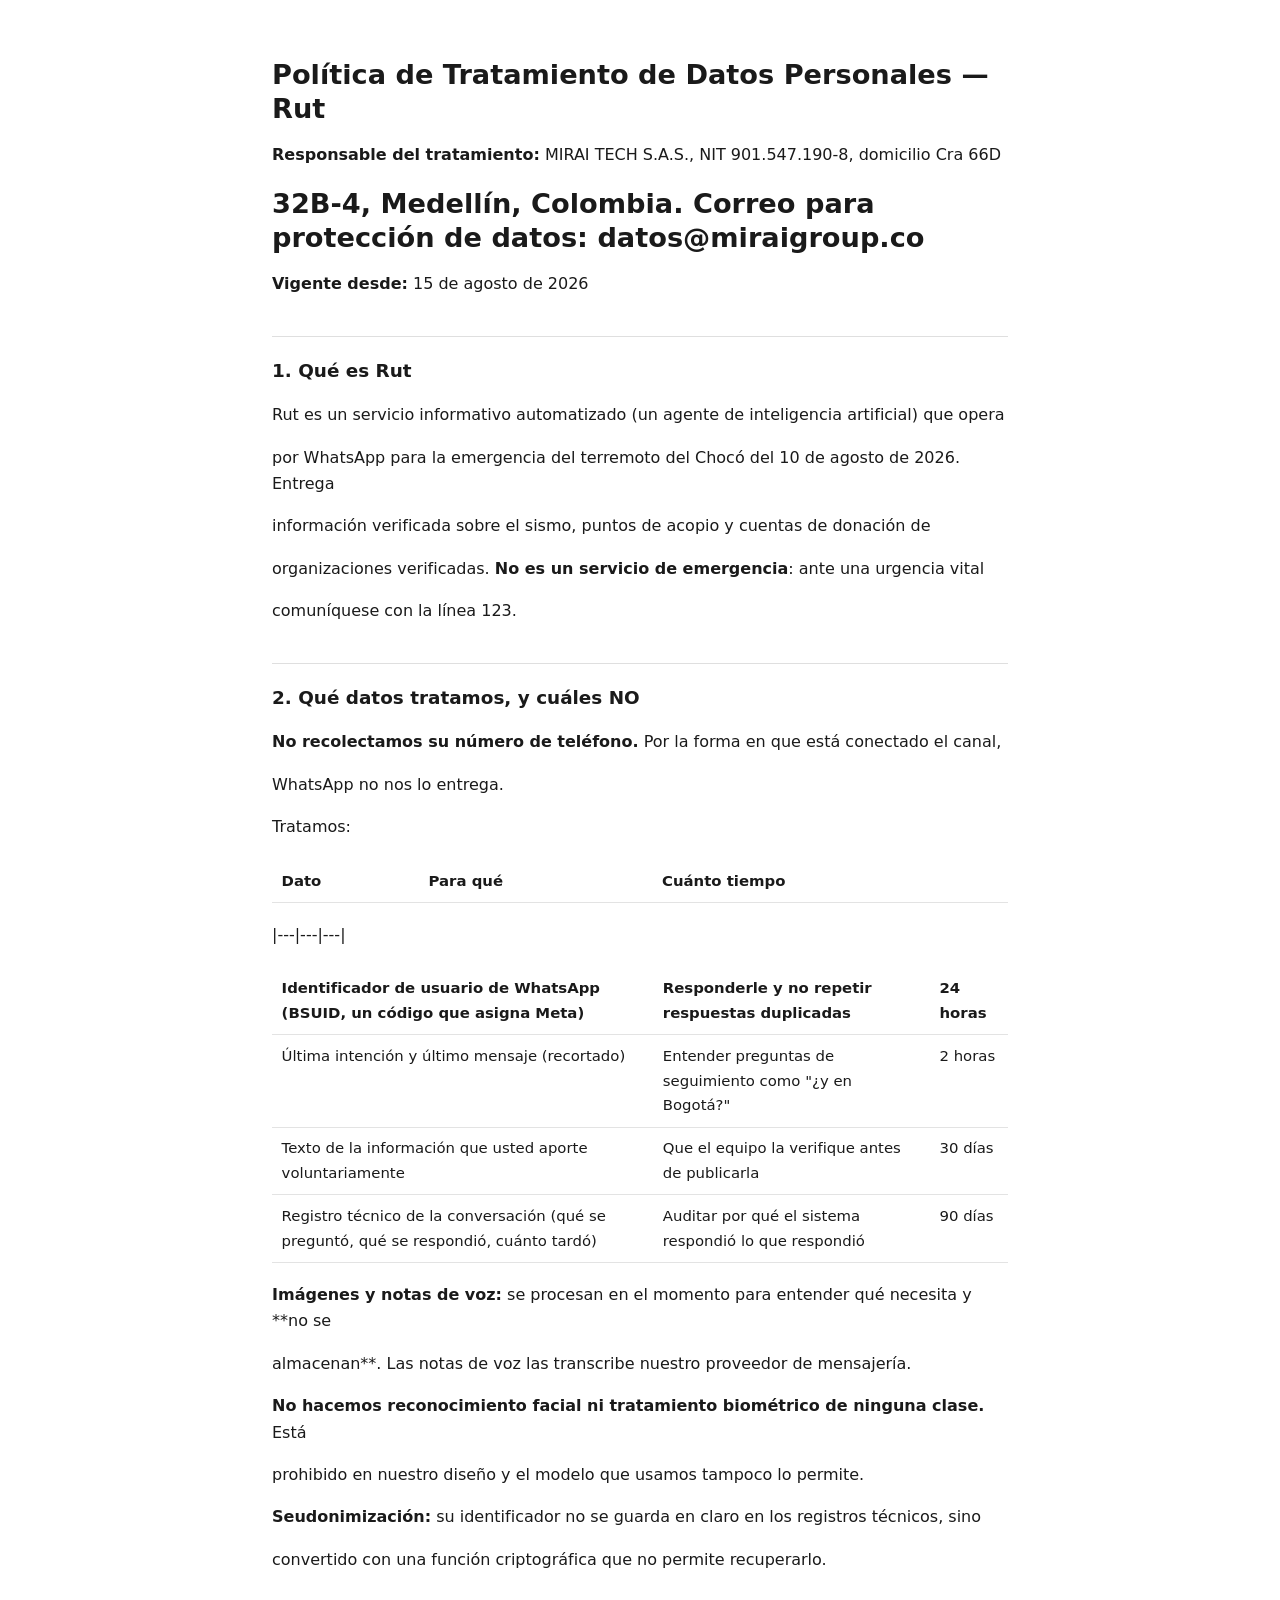
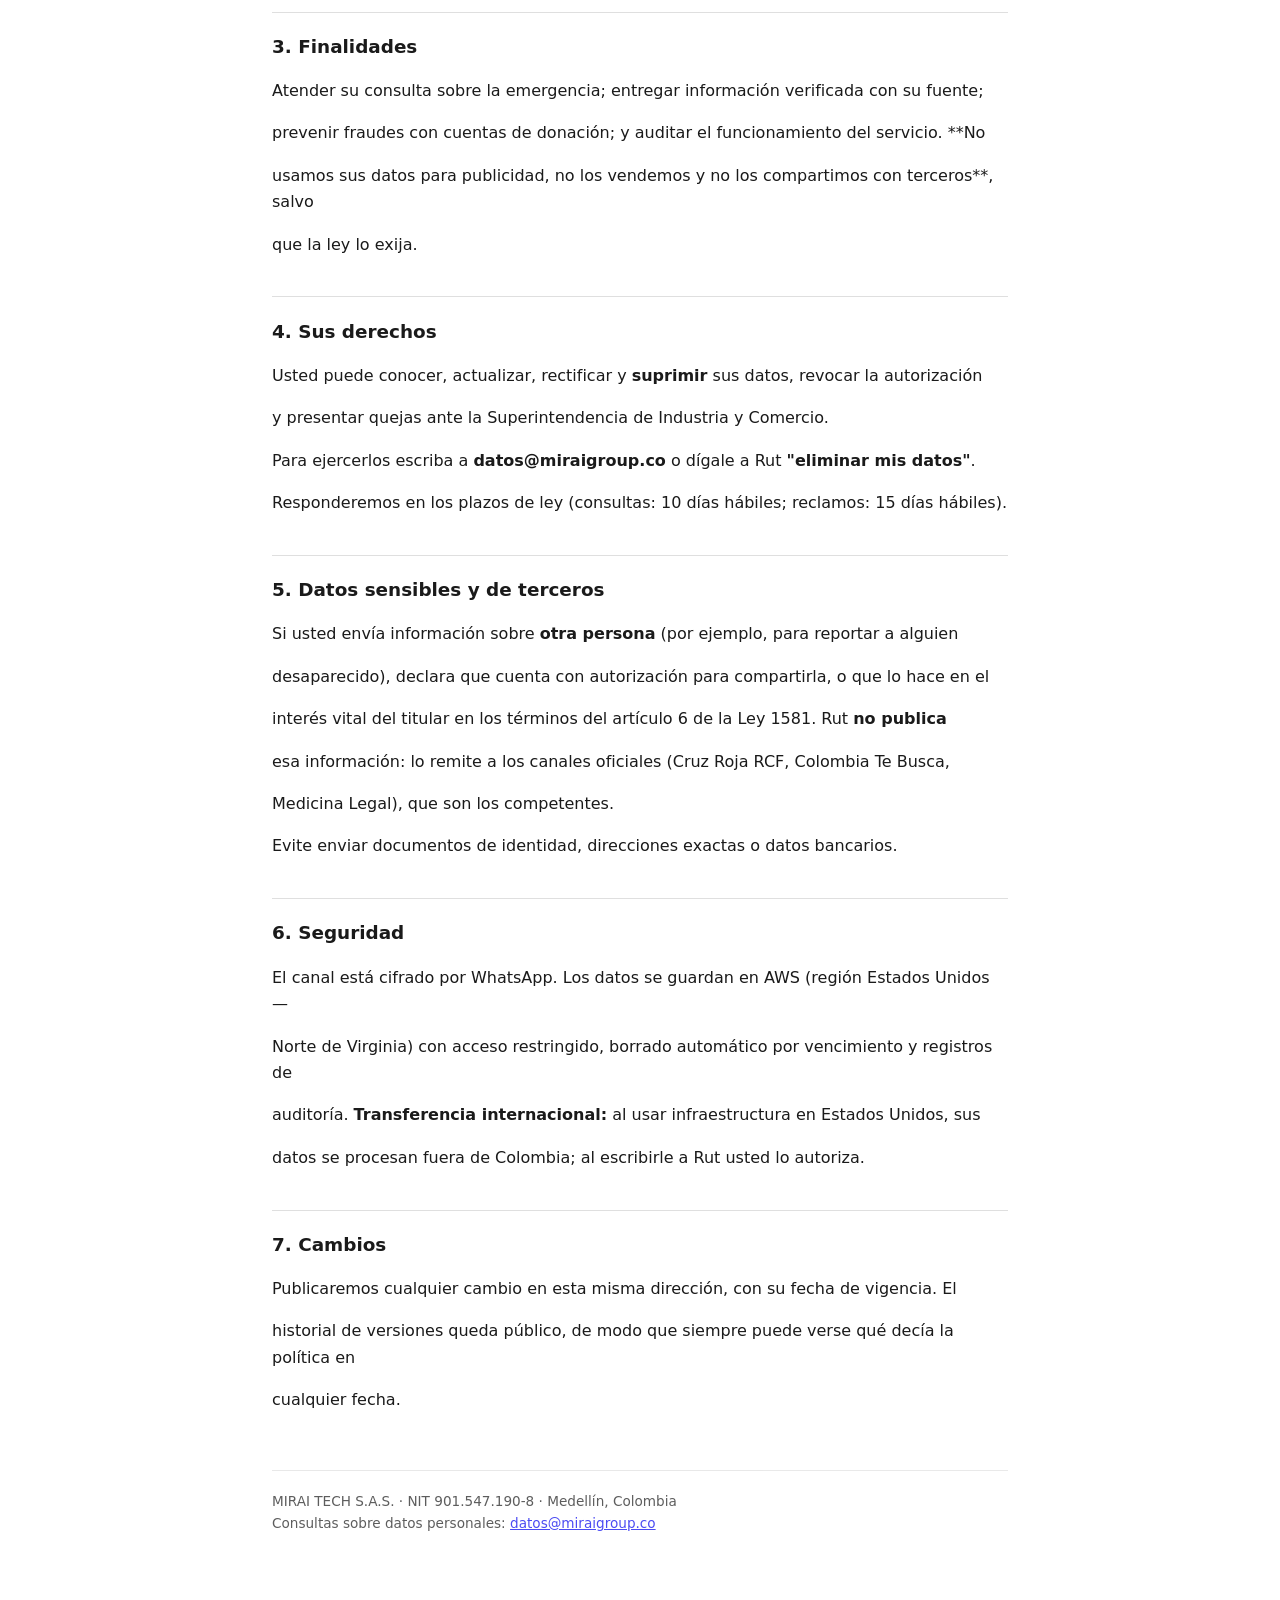
==== rut/politica-datos/index.html @ 6ae8a3fd "Política de Tratamiento de Datos de Rut, vigente desde el 15-ago-2026" ====
<!doctype html>
<html lang="es">
<head>
<meta charset="utf-8">
<meta name="viewport" content="width=device-width, initial-scale=1">
<title>Política de Tratamiento de Datos — Rut | MIRAI TECH S.A.S.</title>
<meta name="description" content="Política de Tratamiento de Datos Personales de Rut, el agente humanitario de MIRAI TECH S.A.S. para el terremoto del Chocó.">
<style>
  :root { color-scheme: light dark; }
  body { font-family: -apple-system, BlinkMacSystemFont, "Segoe UI", system-ui, sans-serif;
    max-width: 46rem; margin: 0 auto; padding: 2.5rem 1.25rem 5rem; line-height: 1.65;
    color: #1a1a1a; background: #fff; }
  @media (prefers-color-scheme: dark) { body { color: #e8e8e8; background: #141414; } }
  h1 { font-size: 1.7rem; line-height: 1.25; margin-bottom: .4rem; }
  h2 { font-size: 1.15rem; margin-top: 2.4rem; padding-top: 1.2rem;
    border-top: 1px solid rgba(128,128,128,.25); }
  table { width: 100%; border-collapse: collapse; margin: 1.2rem 0; font-size: .93rem; }
  th, td { text-align: left; padding: .55rem .6rem; border-bottom: 1px solid rgba(128,128,128,.22);
    vertical-align: top; }
  th { font-weight: 600; }
  strong { font-weight: 600; }
  footer { margin-top: 3.5rem; padding-top: 1.2rem; font-size: .85rem; opacity: .7;
    border-top: 1px solid rgba(128,128,128,.25); }
</style>
</head>
<body>
<h1>Política de Tratamiento de Datos Personales — Rut</h1>

<p><strong>Responsable del tratamiento:</strong> MIRAI TECH S.A.S., NIT 901.547.190-8, domicilio Cra 66D</p>
<h1>32B-4, Medellín, Colombia. Correo para protección de datos: <strong>datos@miraigroup.co</strong></h1>

<p><strong>Vigente desde:</strong> 15 de agosto de 2026</p>

<h2>1. Qué es Rut</h2>

<p>Rut es un servicio informativo automatizado (un agente de inteligencia artificial) que opera</p>
<p>por WhatsApp para la emergencia del terremoto del Chocó del 10 de agosto de 2026. Entrega</p>
<p>información verificada sobre el sismo, puntos de acopio y cuentas de donación de</p>
<p>organizaciones verificadas. <strong>No es un servicio de emergencia</strong>: ante una urgencia vital</p>
<p>comuníquese con la línea 123.</p>

<h2>2. Qué datos tratamos, y cuáles NO</h2>

<p><strong>No recolectamos su número de teléfono.</strong> Por la forma en que está conectado el canal,</p>
<p>WhatsApp no nos lo entrega.</p>

<p>Tratamos:</p>

<table>
<tr><th>Dato</th><th>Para qué</th><th>Cuánto tiempo</th></tr>
</table>
<p>|---|---|---|</p>
<table>
<tr><th>Identificador de usuario de WhatsApp (BSUID, un código que asigna Meta)</th><th>Responderle y no repetir respuestas duplicadas</th><th>24 horas</th></tr>
<tr><td>Última intención y último mensaje (recortado)</td><td>Entender preguntas de seguimiento como &quot;¿y en Bogotá?&quot;</td><td>2 horas</td></tr>
<tr><td>Texto de la información que usted aporte voluntariamente</td><td>Que el equipo la verifique antes de publicarla</td><td>30 días</td></tr>
<tr><td>Registro técnico de la conversación (qué se preguntó, qué se respondió, cuánto tardó)</td><td>Auditar por qué el sistema respondió lo que respondió</td><td>90 días</td></tr>
</table>

<p><strong>Imágenes y notas de voz:</strong> se procesan en el momento para entender qué necesita y **no se</p>
<p>almacenan**. Las notas de voz las transcribe nuestro proveedor de mensajería.</p>

<p><strong>No hacemos reconocimiento facial ni tratamiento biométrico de ninguna clase.</strong> Está</p>
<p>prohibido en nuestro diseño y el modelo que usamos tampoco lo permite.</p>

<p><strong>Seudonimización:</strong> su identificador no se guarda en claro en los registros técnicos, sino</p>
<p>convertido con una función criptográfica que no permite recuperarlo.</p>

<h2>3. Finalidades</h2>

<p>Atender su consulta sobre la emergencia; entregar información verificada con su fuente;</p>
<p>prevenir fraudes con cuentas de donación; y auditar el funcionamiento del servicio. **No</p>
<p>usamos sus datos para publicidad, no los vendemos y no los compartimos con terceros**, salvo</p>
<p>que la ley lo exija.</p>

<h2>4. Sus derechos</h2>

<p>Usted puede conocer, actualizar, rectificar y <strong>suprimir</strong> sus datos, revocar la autorización</p>
<p>y presentar quejas ante la Superintendencia de Industria y Comercio.</p>

<p>Para ejercerlos escriba a <strong>datos@miraigroup.co</strong> o dígale a Rut <strong>&quot;eliminar mis datos&quot;</strong>.</p>
<p>Responderemos en los plazos de ley (consultas: 10 días hábiles; reclamos: 15 días hábiles).</p>

<h2>5. Datos sensibles y de terceros</h2>

<p>Si usted envía información sobre <strong>otra persona</strong> (por ejemplo, para reportar a alguien</p>
<p>desaparecido), declara que cuenta con autorización para compartirla, o que lo hace en el</p>
<p>interés vital del titular en los términos del artículo 6 de la Ley 1581. Rut <strong>no publica</strong></p>
<p>esa información: lo remite a los canales oficiales (Cruz Roja RCF, Colombia Te Busca,</p>
<p>Medicina Legal), que son los competentes.</p>

<p>Evite enviar documentos de identidad, direcciones exactas o datos bancarios.</p>

<h2>6. Seguridad</h2>

<p>El canal está cifrado por WhatsApp. Los datos se guardan en AWS (región Estados Unidos —</p>
<p>Norte de Virginia) con acceso restringido, borrado automático por vencimiento y registros de</p>
<p>auditoría. <strong>Transferencia internacional:</strong> al usar infraestructura en Estados Unidos, sus</p>
<p>datos se procesan fuera de Colombia; al escribirle a Rut usted lo autoriza.</p>

<h2>7. Cambios</h2>

<p>Publicaremos cualquier cambio en esta misma dirección, con su fecha de vigencia. El</p>
<p>historial de versiones queda público, de modo que siempre puede verse qué decía la política en</p>
<p>cualquier fecha.</p>
<footer>
  MIRAI TECH S.A.S. · NIT 901.547.190-8 · Medellín, Colombia<br>
  Consultas sobre datos personales: <a href="mailto:datos@miraigroup.co">datos@miraigroup.co</a>
</footer>
</body>
</html>
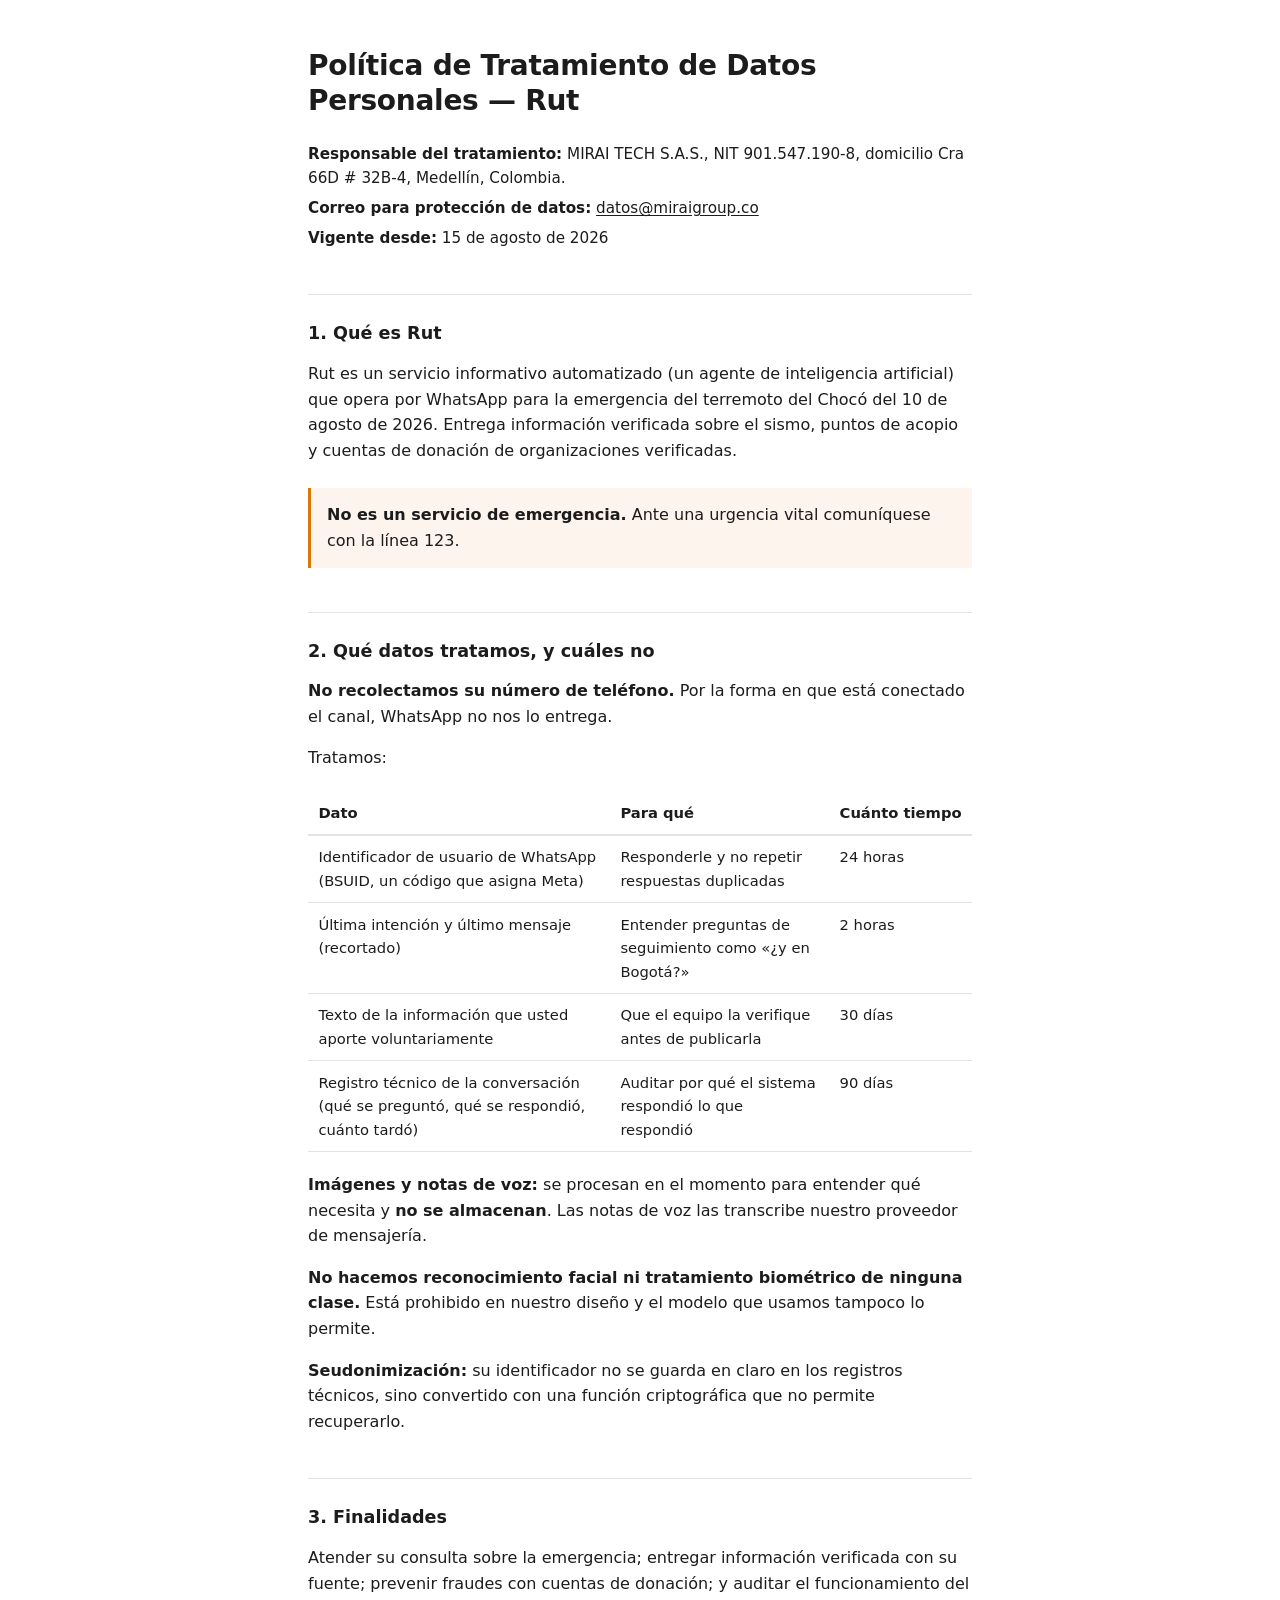
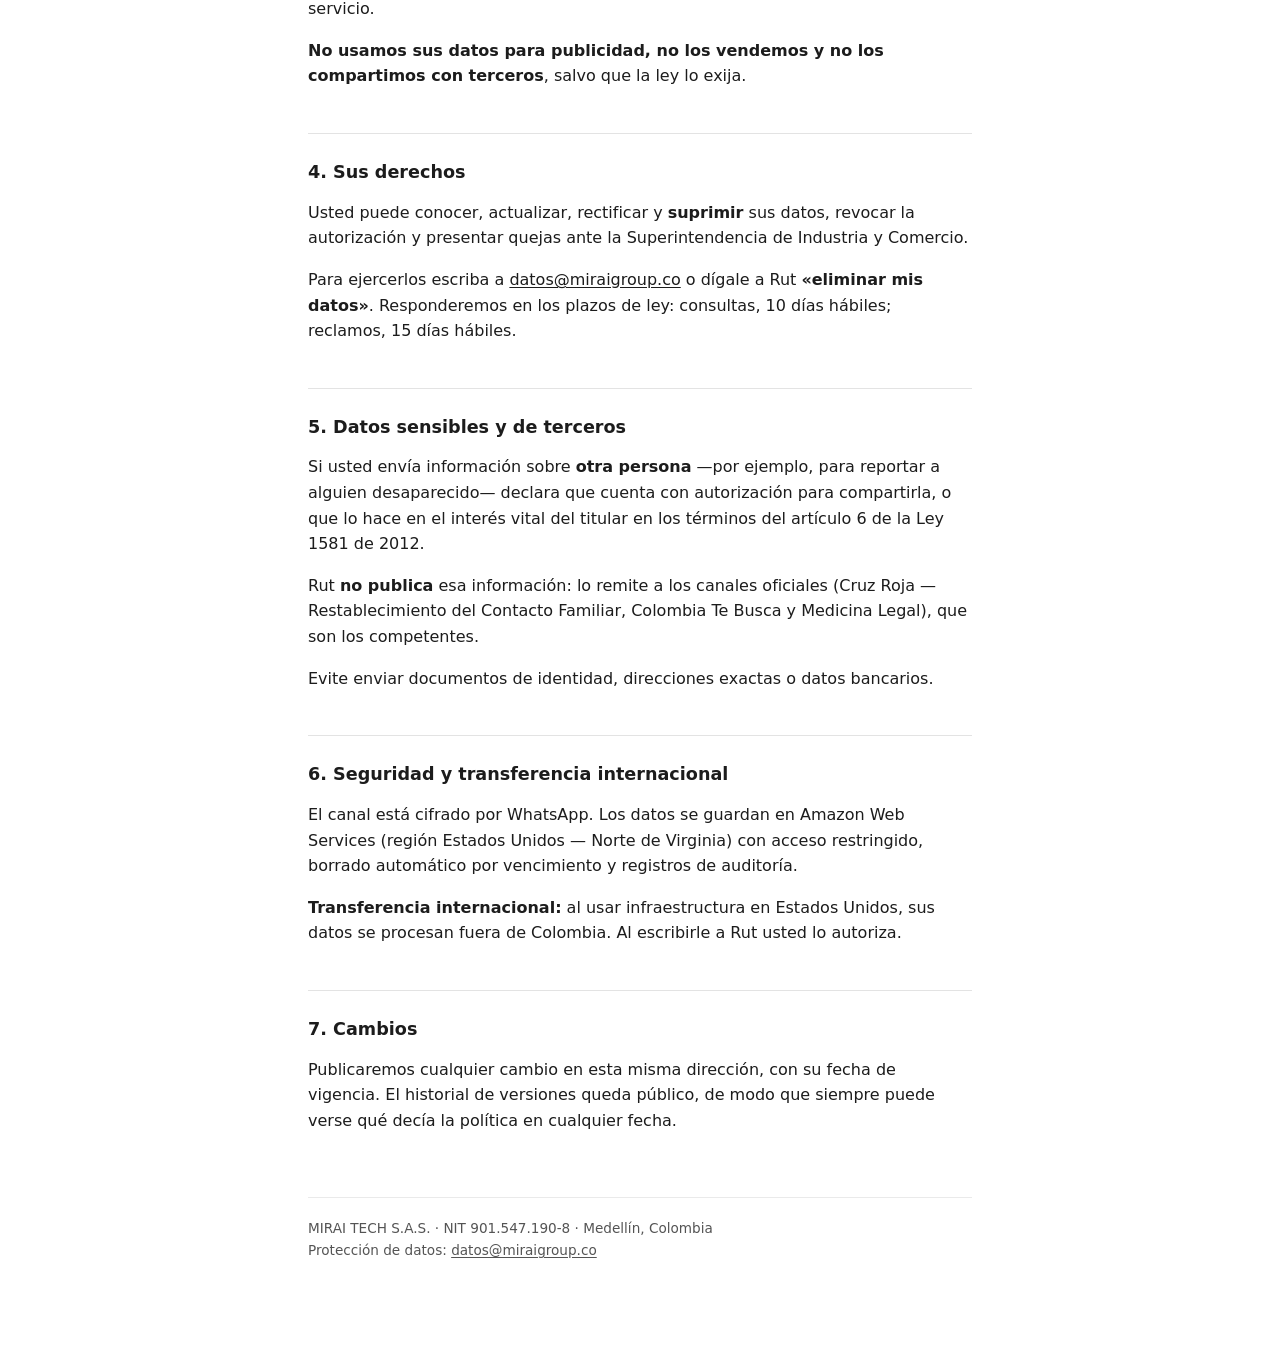
==== commit f8c254a2: "Corrige el renderizado: la conversión automática rompía la dirección, la tabla y las negritas" ====
--- a/rut/politica-datos/index.html
+++ b/rut/politica-datos/index.html
@@ -4,108 +4,128 @@
 <meta charset="utf-8">
 <meta name="viewport" content="width=device-width, initial-scale=1">
 <title>Política de Tratamiento de Datos — Rut | MIRAI TECH S.A.S.</title>
-<meta name="description" content="Política de Tratamiento de Datos Personales de Rut, el agente humanitario de MIRAI TECH S.A.S. para el terremoto del Chocó.">
+<meta name="description" content="Política de Tratamiento de Datos Personales de Rut, el agente de información de MIRAI TECH S.A.S. para la emergencia del terremoto del Chocó.">
 <style>
-  :root { color-scheme: light dark; }
-  body { font-family: -apple-system, BlinkMacSystemFont, "Segoe UI", system-ui, sans-serif;
-    max-width: 46rem; margin: 0 auto; padding: 2.5rem 1.25rem 5rem; line-height: 1.65;
-    color: #1a1a1a; background: #fff; }
-  @media (prefers-color-scheme: dark) { body { color: #e8e8e8; background: #141414; } }
-  h1 { font-size: 1.7rem; line-height: 1.25; margin-bottom: .4rem; }
-  h2 { font-size: 1.15rem; margin-top: 2.4rem; padding-top: 1.2rem;
-    border-top: 1px solid rgba(128,128,128,.25); }
-  table { width: 100%; border-collapse: collapse; margin: 1.2rem 0; font-size: .93rem; }
-  th, td { text-align: left; padding: .55rem .6rem; border-bottom: 1px solid rgba(128,128,128,.22);
-    vertical-align: top; }
-  th { font-weight: 600; }
-  strong { font-weight: 600; }
-  footer { margin-top: 3.5rem; padding-top: 1.2rem; font-size: .85rem; opacity: .7;
-    border-top: 1px solid rgba(128,128,128,.25); }
+  :root { color-scheme: light dark; --linea: rgba(128,128,128,.22); }
+  * { box-sizing: border-box; }
+  body {
+    font-family: -apple-system, BlinkMacSystemFont, "Segoe UI", system-ui, sans-serif;
+    max-width: 44rem; margin: 0 auto; padding: 3rem 1.25rem 6rem;
+    line-height: 1.6; color: #1c1c1c; background: #fff;
+    -webkit-text-size-adjust: 100%;
+  }
+  @media (prefers-color-scheme: dark) { body { color: #e6e6e6; background: #161616; } }
+  h1 { font-size: 1.75rem; line-height: 1.25; margin: 0 0 1.5rem; letter-spacing: -.01em; }
+  h2 { font-size: 1.1rem; margin: 2.75rem 0 .85rem; padding-top: 1.5rem; border-top: 1px solid var(--linea); }
+  p { margin: 0 0 1rem; }
+  .meta { font-size: .95rem; margin-bottom: .35rem; }
+  .aviso { padding: .9rem 1rem; border-left: 3px solid #d97706; background: rgba(217,119,6,.07); margin: 1.5rem 0; }
+  table { width: 100%; border-collapse: collapse; margin: 1.25rem 0; font-size: .92rem; }
+  th, td { text-align: left; padding: .6rem .65rem; border-bottom: 1px solid var(--linea); vertical-align: top; }
+  th { font-weight: 600; border-bottom-width: 2px; }
+  td:last-child, th:last-child { white-space: nowrap; }
+  ul { padding-left: 1.15rem; margin: 0 0 1rem; }
+  li { margin: .35rem 0; }
+  a { color: inherit; text-underline-offset: 2px; }
+  footer { margin-top: 4rem; padding-top: 1.25rem; border-top: 1px solid var(--linea); font-size: .85rem; opacity: .75; }
+  @media (max-width: 34rem) { body { padding: 2rem 1rem 4rem; } h1 { font-size: 1.45rem; } table { font-size: .85rem; } }
 </style>
 </head>
 <body>
+
 <h1>Política de Tratamiento de Datos Personales — Rut</h1>
 
-<p><strong>Responsable del tratamiento:</strong> MIRAI TECH S.A.S., NIT 901.547.190-8, domicilio Cra 66D</p>
-<h1>32B-4, Medellín, Colombia. Correo para protección de datos: <strong>datos@miraigroup.co</strong></h1>
-
-<p><strong>Vigente desde:</strong> 15 de agosto de 2026</p>
+<p class="meta"><strong>Responsable del tratamiento:</strong> MIRAI TECH S.A.S., NIT 901.547.190-8,
+domicilio Cra 66D&nbsp;#&nbsp;32B-4, Medellín, Colombia.</p>
+<p class="meta"><strong>Correo para protección de datos:</strong>
+<a href="mailto:datos@miraigroup.co">datos@miraigroup.co</a></p>
+<p class="meta"><strong>Vigente desde:</strong> 15 de agosto de 2026</p>
 
 <h2>1. Qué es Rut</h2>
+<p>Rut es un servicio informativo automatizado (un agente de inteligencia artificial) que opera
+por WhatsApp para la emergencia del terremoto del Chocó del 10 de agosto de 2026. Entrega
+información verificada sobre el sismo, puntos de acopio y cuentas de donación de organizaciones
+verificadas.</p>
+<div class="aviso"><strong>No es un servicio de emergencia.</strong> Ante una urgencia vital
+comuníquese con la línea 123.</div>
 
-<p>Rut es un servicio informativo automatizado (un agente de inteligencia artificial) que opera</p>
-<p>por WhatsApp para la emergencia del terremoto del Chocó del 10 de agosto de 2026. Entrega</p>
-<p>información verificada sobre el sismo, puntos de acopio y cuentas de donación de</p>
-<p>organizaciones verificadas. <strong>No es un servicio de emergencia</strong>: ante una urgencia vital</p>
-<p>comuníquese con la línea 123.</p>
-
-<h2>2. Qué datos tratamos, y cuáles NO</h2>
-
-<p><strong>No recolectamos su número de teléfono.</strong> Por la forma en que está conectado el canal,</p>
-<p>WhatsApp no nos lo entrega.</p>
-
+<h2>2. Qué datos tratamos, y cuáles no</h2>
+<p><strong>No recolectamos su número de teléfono.</strong> Por la forma en que está conectado el
+canal, WhatsApp no nos lo entrega.</p>
 <p>Tratamos:</p>
-
 <table>
-<tr><th>Dato</th><th>Para qué</th><th>Cuánto tiempo</th></tr>
+  <thead>
+    <tr><th>Dato</th><th>Para qué</th><th>Cuánto tiempo</th></tr>
+  </thead>
+  <tbody>
+    <tr>
+      <td>Identificador de usuario de WhatsApp (BSUID, un código que asigna Meta)</td>
+      <td>Responderle y no repetir respuestas duplicadas</td>
+      <td>24 horas</td>
+    </tr>
+    <tr>
+      <td>Última intención y último mensaje (recortado)</td>
+      <td>Entender preguntas de seguimiento como «¿y en Bogotá?»</td>
+      <td>2 horas</td>
+    </tr>
+    <tr>
+      <td>Texto de la información que usted aporte voluntariamente</td>
+      <td>Que el equipo la verifique antes de publicarla</td>
+      <td>30 días</td>
+    </tr>
+    <tr>
+      <td>Registro técnico de la conversación (qué se preguntó, qué se respondió, cuánto tardó)</td>
+      <td>Auditar por qué el sistema respondió lo que respondió</td>
+      <td>90 días</td>
+    </tr>
+  </tbody>
 </table>
-<p>|---|---|---|</p>
-<table>
-<tr><th>Identificador de usuario de WhatsApp (BSUID, un código que asigna Meta)</th><th>Responderle y no repetir respuestas duplicadas</th><th>24 horas</th></tr>
-<tr><td>Última intención y último mensaje (recortado)</td><td>Entender preguntas de seguimiento como &quot;¿y en Bogotá?&quot;</td><td>2 horas</td></tr>
-<tr><td>Texto de la información que usted aporte voluntariamente</td><td>Que el equipo la verifique antes de publicarla</td><td>30 días</td></tr>
-<tr><td>Registro técnico de la conversación (qué se preguntó, qué se respondió, cuánto tardó)</td><td>Auditar por qué el sistema respondió lo que respondió</td><td>90 días</td></tr>
-</table>
-
-<p><strong>Imágenes y notas de voz:</strong> se procesan en el momento para entender qué necesita y **no se</p>
-<p>almacenan**. Las notas de voz las transcribe nuestro proveedor de mensajería.</p>
-
-<p><strong>No hacemos reconocimiento facial ni tratamiento biométrico de ninguna clase.</strong> Está</p>
-<p>prohibido en nuestro diseño y el modelo que usamos tampoco lo permite.</p>
-
-<p><strong>Seudonimización:</strong> su identificador no se guarda en claro en los registros técnicos, sino</p>
-<p>convertido con una función criptográfica que no permite recuperarlo.</p>
+<p><strong>Imágenes y notas de voz:</strong> se procesan en el momento para entender qué necesita
+y <strong>no se almacenan</strong>. Las notas de voz las transcribe nuestro proveedor de
+mensajería.</p>
+<p><strong>No hacemos reconocimiento facial ni tratamiento biométrico de ninguna clase.</strong>
+Está prohibido en nuestro diseño y el modelo que usamos tampoco lo permite.</p>
+<p><strong>Seudonimización:</strong> su identificador no se guarda en claro en los registros
+técnicos, sino convertido con una función criptográfica que no permite recuperarlo.</p>
 
 <h2>3. Finalidades</h2>
-
-<p>Atender su consulta sobre la emergencia; entregar información verificada con su fuente;</p>
-<p>prevenir fraudes con cuentas de donación; y auditar el funcionamiento del servicio. **No</p>
-<p>usamos sus datos para publicidad, no los vendemos y no los compartimos con terceros**, salvo</p>
-<p>que la ley lo exija.</p>
+<p>Atender su consulta sobre la emergencia; entregar información verificada con su fuente;
+prevenir fraudes con cuentas de donación; y auditar el funcionamiento del servicio.</p>
+<p><strong>No usamos sus datos para publicidad, no los vendemos y no los compartimos con
+terceros</strong>, salvo que la ley lo exija.</p>
 
 <h2>4. Sus derechos</h2>
-
-<p>Usted puede conocer, actualizar, rectificar y <strong>suprimir</strong> sus datos, revocar la autorización</p>
-<p>y presentar quejas ante la Superintendencia de Industria y Comercio.</p>
-
-<p>Para ejercerlos escriba a <strong>datos@miraigroup.co</strong> o dígale a Rut <strong>&quot;eliminar mis datos&quot;</strong>.</p>
-<p>Responderemos en los plazos de ley (consultas: 10 días hábiles; reclamos: 15 días hábiles).</p>
+<p>Usted puede conocer, actualizar, rectificar y <strong>suprimir</strong> sus datos, revocar la
+autorización y presentar quejas ante la Superintendencia de Industria y Comercio.</p>
+<p>Para ejercerlos escriba a <a href="mailto:datos@miraigroup.co">datos@miraigroup.co</a> o dígale
+a Rut <strong>«eliminar mis datos»</strong>. Responderemos en los plazos de ley: consultas, 10
+días hábiles; reclamos, 15 días hábiles.</p>
 
 <h2>5. Datos sensibles y de terceros</h2>
-
-<p>Si usted envía información sobre <strong>otra persona</strong> (por ejemplo, para reportar a alguien</p>
-<p>desaparecido), declara que cuenta con autorización para compartirla, o que lo hace en el</p>
-<p>interés vital del titular en los términos del artículo 6 de la Ley 1581. Rut <strong>no publica</strong></p>
-<p>esa información: lo remite a los canales oficiales (Cruz Roja RCF, Colombia Te Busca,</p>
-<p>Medicina Legal), que son los competentes.</p>
-
+<p>Si usted envía información sobre <strong>otra persona</strong> —por ejemplo, para reportar a
+alguien desaparecido— declara que cuenta con autorización para compartirla, o que lo hace en el
+interés vital del titular en los términos del artículo 6 de la Ley 1581 de 2012.</p>
+<p>Rut <strong>no publica</strong> esa información: lo remite a los canales oficiales (Cruz Roja
+— Restablecimiento del Contacto Familiar, Colombia Te Busca y Medicina Legal), que son los
+competentes.</p>
 <p>Evite enviar documentos de identidad, direcciones exactas o datos bancarios.</p>
 
-<h2>6. Seguridad</h2>
-
-<p>El canal está cifrado por WhatsApp. Los datos se guardan en AWS (región Estados Unidos —</p>
-<p>Norte de Virginia) con acceso restringido, borrado automático por vencimiento y registros de</p>
-<p>auditoría. <strong>Transferencia internacional:</strong> al usar infraestructura en Estados Unidos, sus</p>
-<p>datos se procesan fuera de Colombia; al escribirle a Rut usted lo autoriza.</p>
+<h2>6. Seguridad y transferencia internacional</h2>
+<p>El canal está cifrado por WhatsApp. Los datos se guardan en Amazon Web Services (región Estados
+Unidos — Norte de Virginia) con acceso restringido, borrado automático por vencimiento y registros
+de auditoría.</p>
+<p><strong>Transferencia internacional:</strong> al usar infraestructura en Estados Unidos, sus
+datos se procesan fuera de Colombia. Al escribirle a Rut usted lo autoriza.</p>
 
 <h2>7. Cambios</h2>
+<p>Publicaremos cualquier cambio en esta misma dirección, con su fecha de vigencia. El historial
+de versiones queda público, de modo que siempre puede verse qué decía la política en cualquier
+fecha.</p>
 
-<p>Publicaremos cualquier cambio en esta misma dirección, con su fecha de vigencia. El</p>
-<p>historial de versiones queda público, de modo que siempre puede verse qué decía la política en</p>
-<p>cualquier fecha.</p>
 <footer>
   MIRAI TECH S.A.S. · NIT 901.547.190-8 · Medellín, Colombia<br>
-  Consultas sobre datos personales: <a href="mailto:datos@miraigroup.co">datos@miraigroup.co</a>
+  Protección de datos: <a href="mailto:datos@miraigroup.co">datos@miraigroup.co</a>
 </footer>
+
 </body>
 </html>
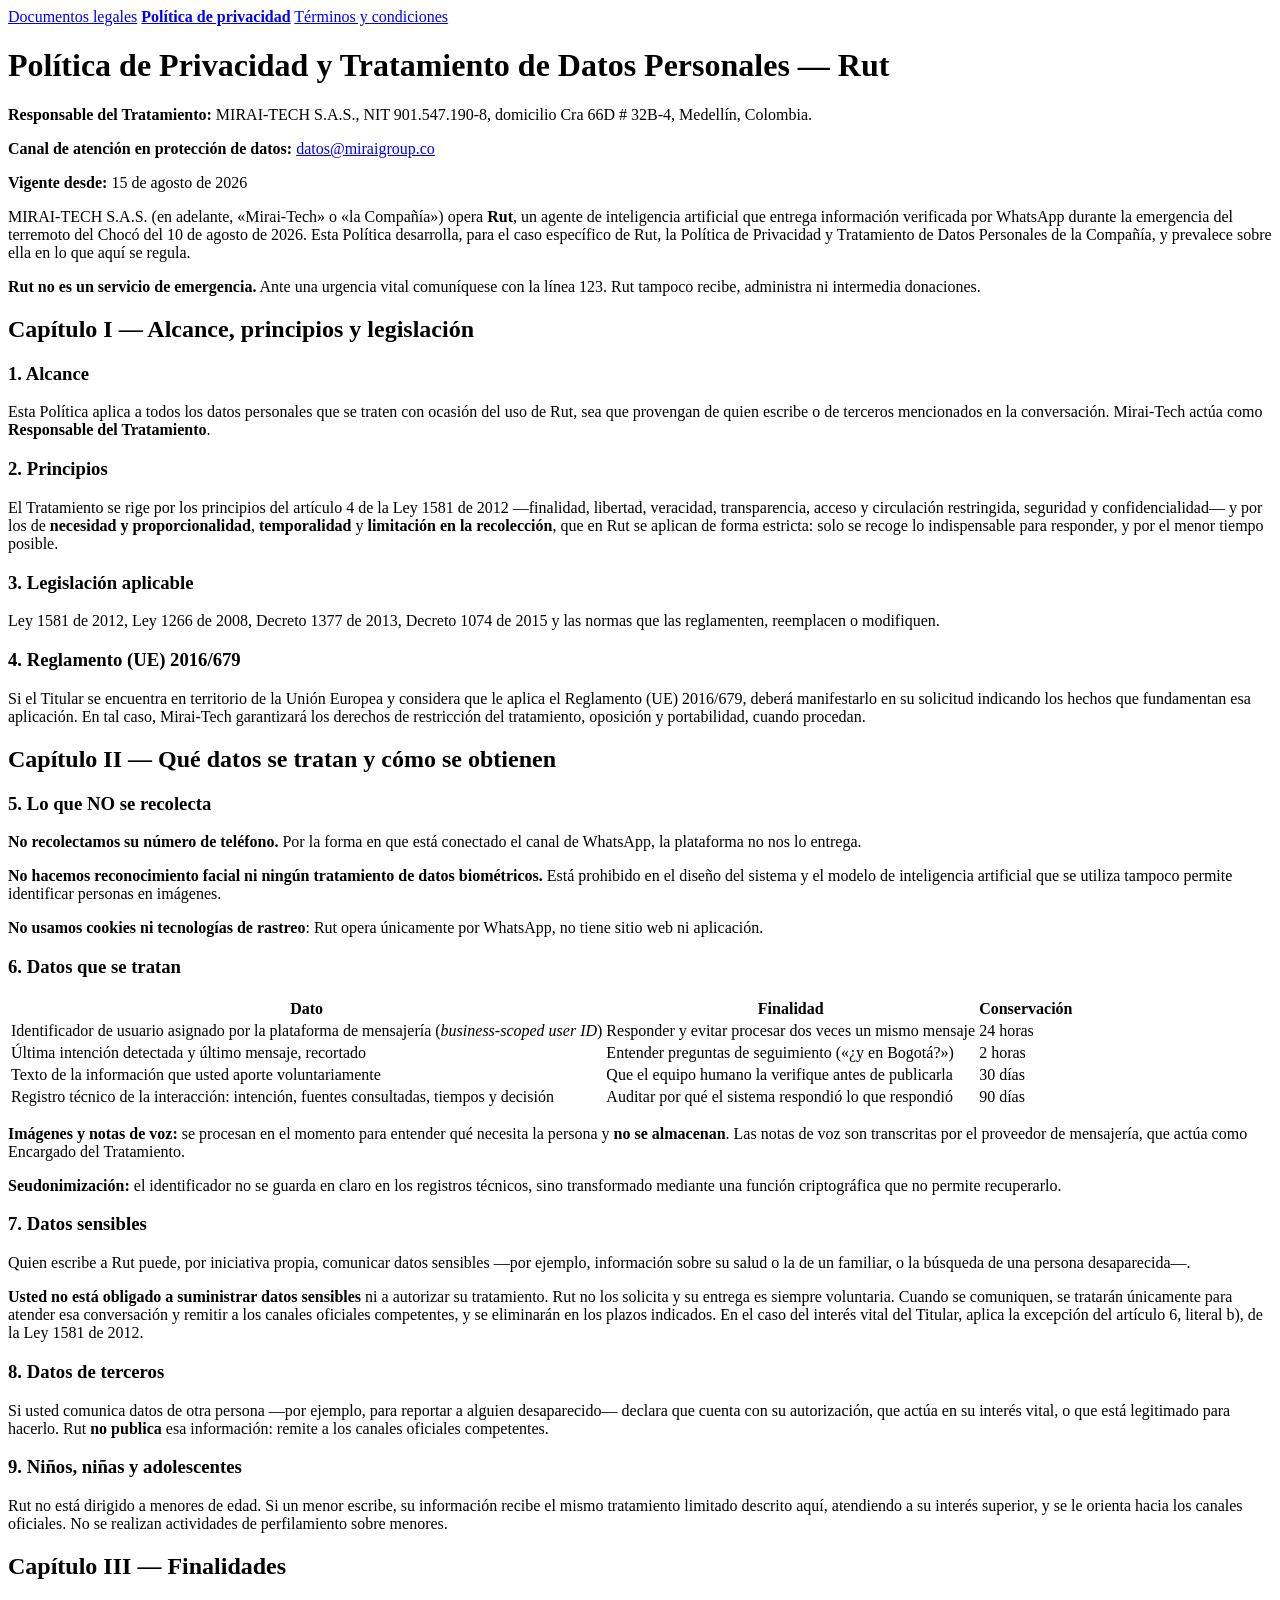
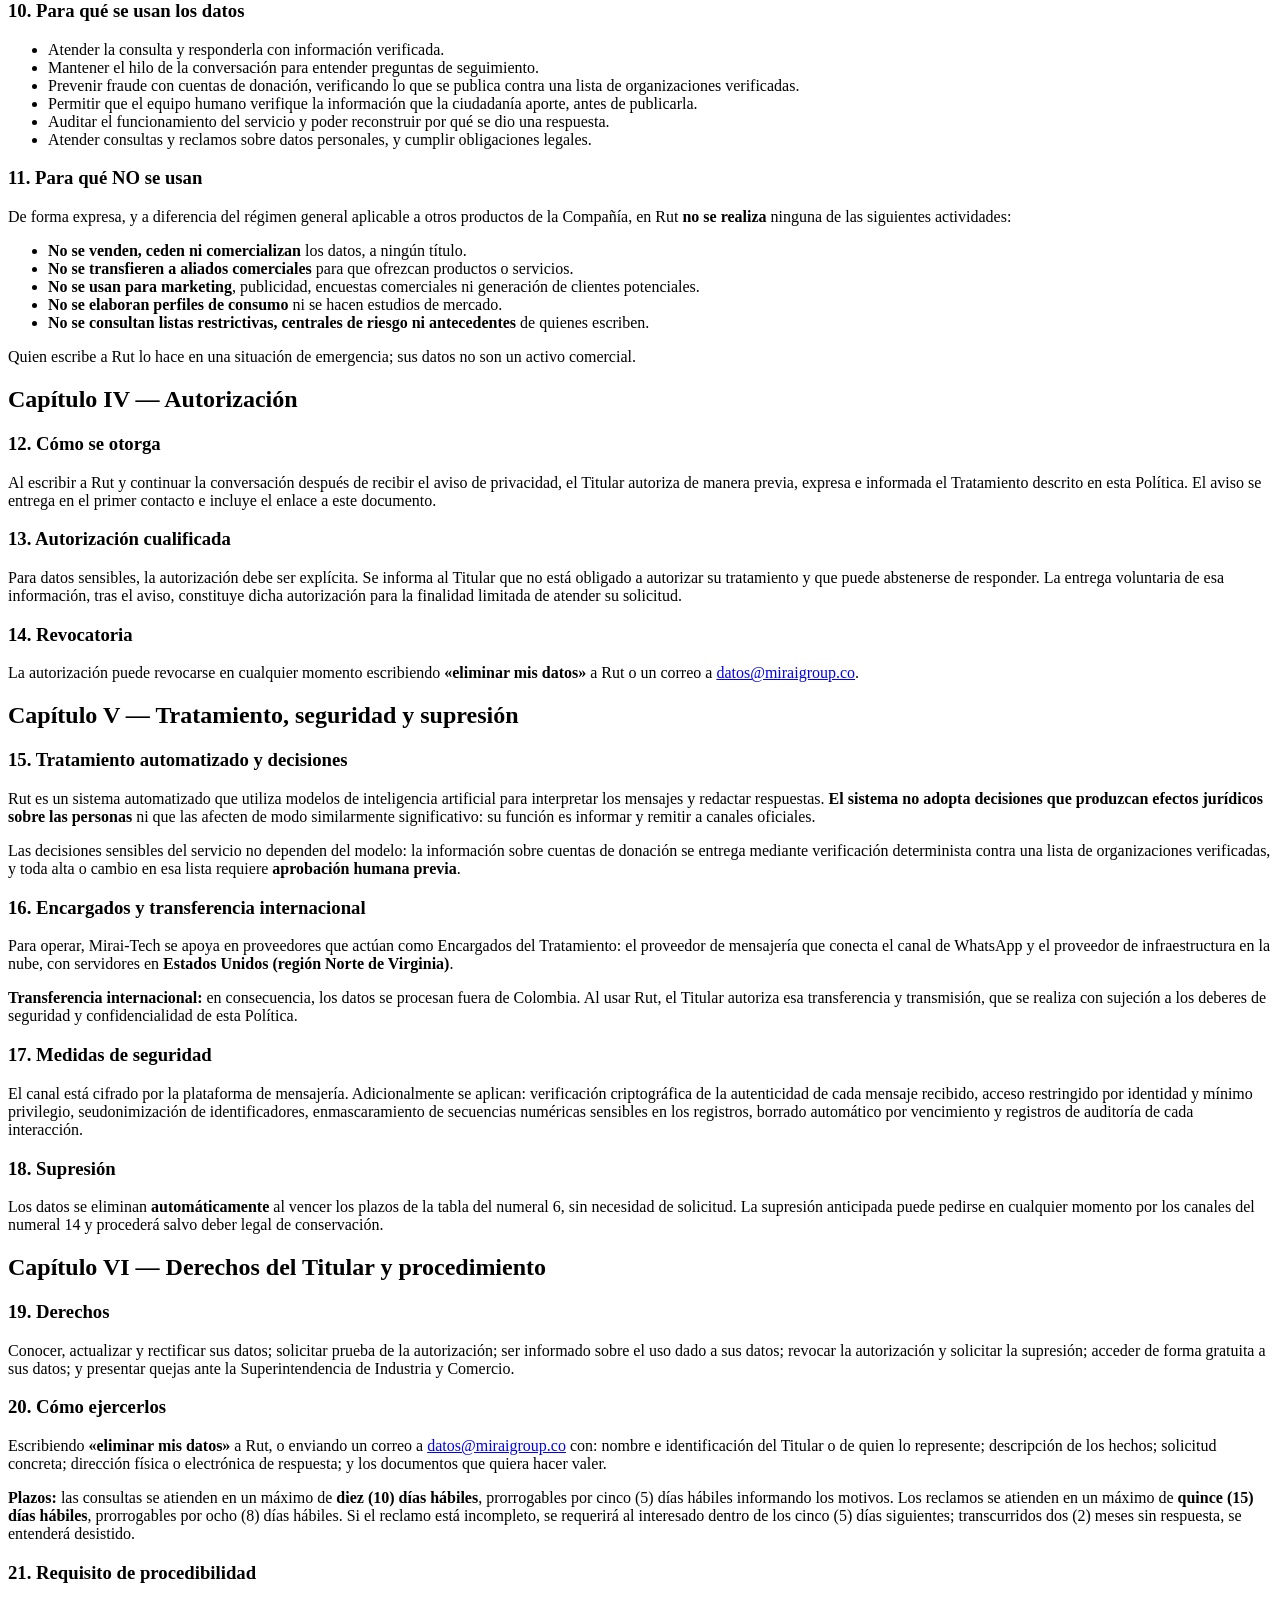
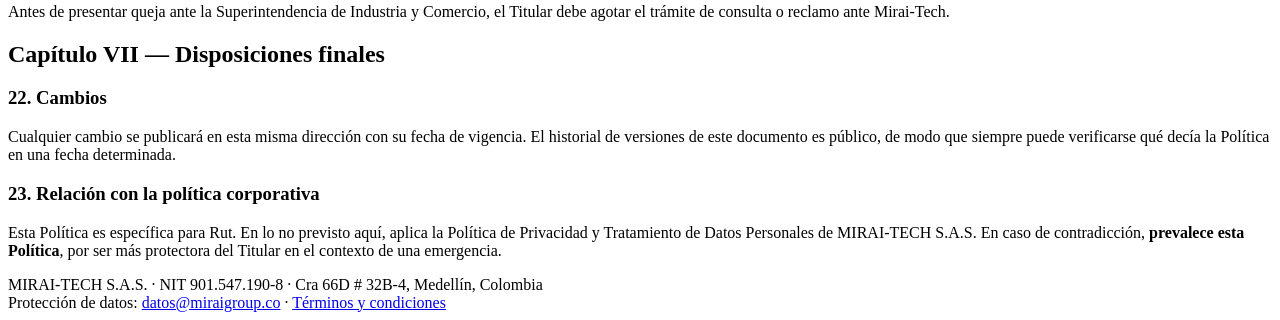
==== commit 93633837: "Política y términos de Rut, construidos sobre los documentos corporativos de Mirai-Tech" ====
--- a/rut/politica-datos/index.html
+++ b/rut/politica-datos/index.html
@@ -3,128 +3,242 @@
 <head>
 <meta charset="utf-8">
 <meta name="viewport" content="width=device-width, initial-scale=1">
-<title>Política de Tratamiento de Datos — Rut | MIRAI TECH S.A.S.</title>
-<meta name="description" content="Política de Tratamiento de Datos Personales de Rut, el agente de información de MIRAI TECH S.A.S. para la emergencia del terremoto del Chocó.">
-<style>
-  :root { color-scheme: light dark; --linea: rgba(128,128,128,.22); }
-  * { box-sizing: border-box; }
-  body {
-    font-family: -apple-system, BlinkMacSystemFont, "Segoe UI", system-ui, sans-serif;
-    max-width: 44rem; margin: 0 auto; padding: 3rem 1.25rem 6rem;
-    line-height: 1.6; color: #1c1c1c; background: #fff;
-    -webkit-text-size-adjust: 100%;
-  }
-  @media (prefers-color-scheme: dark) { body { color: #e6e6e6; background: #161616; } }
-  h1 { font-size: 1.75rem; line-height: 1.25; margin: 0 0 1.5rem; letter-spacing: -.01em; }
-  h2 { font-size: 1.1rem; margin: 2.75rem 0 .85rem; padding-top: 1.5rem; border-top: 1px solid var(--linea); }
-  p { margin: 0 0 1rem; }
-  .meta { font-size: .95rem; margin-bottom: .35rem; }
-  .aviso { padding: .9rem 1rem; border-left: 3px solid #d97706; background: rgba(217,119,6,.07); margin: 1.5rem 0; }
-  table { width: 100%; border-collapse: collapse; margin: 1.25rem 0; font-size: .92rem; }
-  th, td { text-align: left; padding: .6rem .65rem; border-bottom: 1px solid var(--linea); vertical-align: top; }
-  th { font-weight: 600; border-bottom-width: 2px; }
-  td:last-child, th:last-child { white-space: nowrap; }
-  ul { padding-left: 1.15rem; margin: 0 0 1rem; }
-  li { margin: .35rem 0; }
-  a { color: inherit; text-underline-offset: 2px; }
-  footer { margin-top: 4rem; padding-top: 1.25rem; border-top: 1px solid var(--linea); font-size: .85rem; opacity: .75; }
-  @media (max-width: 34rem) { body { padding: 2rem 1rem 4rem; } h1 { font-size: 1.45rem; } table { font-size: .85rem; } }
-</style>
+<title>Política de Privacidad y Tratamiento de Datos Personales — Rut | MIRAI TECH S.A.S.</title>
+<meta name="description" content="Política de Privacidad y Tratamiento de Datos Personales de Rut, el agente de inteligencia artificial de MIRAI TECH S.A.S. para la emergencia del terremoto del Chocó.">
+<link rel="stylesheet" href="../estilo.css">
 </head>
 <body>
 
-<h1>Política de Tratamiento de Datos Personales — Rut</h1>
-
-<p class="meta"><strong>Responsable del tratamiento:</strong> MIRAI TECH S.A.S., NIT 901.547.190-8,
+<nav class="docs">
+  <a href="../../">Documentos legales</a>
+  <a href="./"><strong>Política de privacidad</strong></a>
+  <a href="../terminos/">Términos y condiciones</a>
+</nav>
+
+<h1>Política de Privacidad y Tratamiento de Datos Personales — Rut</h1>
+
+<p class="meta"><strong>Responsable del Tratamiento:</strong> MIRAI-TECH S.A.S., NIT 901.547.190-8,
 domicilio Cra 66D&nbsp;#&nbsp;32B-4, Medellín, Colombia.</p>
-<p class="meta"><strong>Correo para protección de datos:</strong>
+<p class="meta"><strong>Canal de atención en protección de datos:</strong>
 <a href="mailto:datos@miraigroup.co">datos@miraigroup.co</a></p>
 <p class="meta"><strong>Vigente desde:</strong> 15 de agosto de 2026</p>
 
-<h2>1. Qué es Rut</h2>
-<p>Rut es un servicio informativo automatizado (un agente de inteligencia artificial) que opera
-por WhatsApp para la emergencia del terremoto del Chocó del 10 de agosto de 2026. Entrega
-información verificada sobre el sismo, puntos de acopio y cuentas de donación de organizaciones
-verificadas.</p>
-<div class="aviso"><strong>No es un servicio de emergencia.</strong> Ante una urgencia vital
-comuníquese con la línea 123.</div>
-
-<h2>2. Qué datos tratamos, y cuáles no</h2>
+<p class="intro">MIRAI-TECH S.A.S. (en adelante, «Mirai-Tech» o «la Compañía») opera <strong>Rut</strong>,
+un agente de inteligencia artificial que entrega información verificada por WhatsApp durante la
+emergencia del terremoto del Chocó del 10 de agosto de 2026. Esta Política desarrolla, para el
+caso específico de Rut, la Política de Privacidad y Tratamiento de Datos Personales de la
+Compañía, y prevalece sobre ella en lo que aquí se regula.</p>
+
+<div class="aviso"><strong>Rut no es un servicio de emergencia.</strong> Ante una urgencia vital
+comuníquese con la línea 123. Rut tampoco recibe, administra ni intermedia donaciones.</div>
+
+<h2>Capítulo I — Alcance, principios y legislación</h2>
+
+<h3>1. Alcance</h3>
+<p>Esta Política aplica a todos los datos personales que se traten con ocasión del uso de Rut, sea
+que provengan de quien escribe o de terceros mencionados en la conversación. Mirai-Tech actúa como
+<strong>Responsable del Tratamiento</strong>.</p>
+
+<h3>2. Principios</h3>
+<p>El Tratamiento se rige por los principios del artículo 4 de la Ley 1581 de 2012 —finalidad,
+libertad, veracidad, transparencia, acceso y circulación restringida, seguridad y
+confidencialidad— y por los de <strong>necesidad y proporcionalidad</strong>,
+<strong>temporalidad</strong> y <strong>limitación en la recolección</strong>, que en Rut se
+aplican de forma estricta: solo se recoge lo indispensable para responder, y por el menor tiempo
+posible.</p>
+
+<h3>3. Legislación aplicable</h3>
+<p>Ley 1581 de 2012, Ley 1266 de 2008, Decreto 1377 de 2013, Decreto 1074 de 2015 y las normas que
+las reglamenten, reemplacen o modifiquen.</p>
+
+<h3>4. Reglamento (UE) 2016/679</h3>
+<p>Si el Titular se encuentra en territorio de la Unión Europea y considera que le aplica el
+Reglamento (UE) 2016/679, deberá manifestarlo en su solicitud indicando los hechos que fundamentan
+esa aplicación. En tal caso, Mirai-Tech garantizará los derechos de restricción del tratamiento,
+oposición y portabilidad, cuando procedan.</p>
+
+<h2>Capítulo II — Qué datos se tratan y cómo se obtienen</h2>
+
+<h3>5. Lo que NO se recolecta</h3>
 <p><strong>No recolectamos su número de teléfono.</strong> Por la forma en que está conectado el
-canal, WhatsApp no nos lo entrega.</p>
-<p>Tratamos:</p>
+canal de WhatsApp, la plataforma no nos lo entrega.</p>
+<p><strong>No hacemos reconocimiento facial ni ningún tratamiento de datos biométricos.</strong>
+Está prohibido en el diseño del sistema y el modelo de inteligencia artificial que se utiliza
+tampoco permite identificar personas en imágenes.</p>
+<p><strong>No usamos cookies ni tecnologías de rastreo</strong>: Rut opera únicamente por WhatsApp,
+no tiene sitio web ni aplicación.</p>
+
+<h3>6. Datos que se tratan</h3>
 <table>
   <thead>
-    <tr><th>Dato</th><th>Para qué</th><th>Cuánto tiempo</th></tr>
+    <tr><th>Dato</th><th>Finalidad</th><th>Conservación</th></tr>
   </thead>
   <tbody>
     <tr>
-      <td>Identificador de usuario de WhatsApp (BSUID, un código que asigna Meta)</td>
-      <td>Responderle y no repetir respuestas duplicadas</td>
+      <td>Identificador de usuario asignado por la plataforma de mensajería (<em>business-scoped
+      user ID</em>)</td>
+      <td>Responder y evitar procesar dos veces un mismo mensaje</td>
       <td>24 horas</td>
     </tr>
     <tr>
-      <td>Última intención y último mensaje (recortado)</td>
-      <td>Entender preguntas de seguimiento como «¿y en Bogotá?»</td>
+      <td>Última intención detectada y último mensaje, recortado</td>
+      <td>Entender preguntas de seguimiento («¿y en Bogotá?»)</td>
       <td>2 horas</td>
     </tr>
     <tr>
       <td>Texto de la información que usted aporte voluntariamente</td>
-      <td>Que el equipo la verifique antes de publicarla</td>
+      <td>Que el equipo humano la verifique antes de publicarla</td>
       <td>30 días</td>
     </tr>
     <tr>
-      <td>Registro técnico de la conversación (qué se preguntó, qué se respondió, cuánto tardó)</td>
+      <td>Registro técnico de la interacción: intención, fuentes consultadas, tiempos y decisión</td>
       <td>Auditar por qué el sistema respondió lo que respondió</td>
       <td>90 días</td>
     </tr>
   </tbody>
 </table>
 <p><strong>Imágenes y notas de voz:</strong> se procesan en el momento para entender qué necesita
-y <strong>no se almacenan</strong>. Las notas de voz las transcribe nuestro proveedor de
-mensajería.</p>
-<p><strong>No hacemos reconocimiento facial ni tratamiento biométrico de ninguna clase.</strong>
-Está prohibido en nuestro diseño y el modelo que usamos tampoco lo permite.</p>
-<p><strong>Seudonimización:</strong> su identificador no se guarda en claro en los registros
-técnicos, sino convertido con una función criptográfica que no permite recuperarlo.</p>
-
-<h2>3. Finalidades</h2>
-<p>Atender su consulta sobre la emergencia; entregar información verificada con su fuente;
-prevenir fraudes con cuentas de donación; y auditar el funcionamiento del servicio.</p>
-<p><strong>No usamos sus datos para publicidad, no los vendemos y no los compartimos con
-terceros</strong>, salvo que la ley lo exija.</p>
-
-<h2>4. Sus derechos</h2>
-<p>Usted puede conocer, actualizar, rectificar y <strong>suprimir</strong> sus datos, revocar la
-autorización y presentar quejas ante la Superintendencia de Industria y Comercio.</p>
-<p>Para ejercerlos escriba a <a href="mailto:datos@miraigroup.co">datos@miraigroup.co</a> o dígale
-a Rut <strong>«eliminar mis datos»</strong>. Responderemos en los plazos de ley: consultas, 10
-días hábiles; reclamos, 15 días hábiles.</p>
-
-<h2>5. Datos sensibles y de terceros</h2>
-<p>Si usted envía información sobre <strong>otra persona</strong> —por ejemplo, para reportar a
-alguien desaparecido— declara que cuenta con autorización para compartirla, o que lo hace en el
-interés vital del titular en los términos del artículo 6 de la Ley 1581 de 2012.</p>
-<p>Rut <strong>no publica</strong> esa información: lo remite a los canales oficiales (Cruz Roja
-— Restablecimiento del Contacto Familiar, Colombia Te Busca y Medicina Legal), que son los
+la persona y <strong>no se almacenan</strong>. Las notas de voz son transcritas por el proveedor de
+mensajería, que actúa como Encargado del Tratamiento.</p>
+<p><strong>Seudonimización:</strong> el identificador no se guarda en claro en los registros
+técnicos, sino transformado mediante una función criptográfica que no permite recuperarlo.</p>
+
+<h3>7. Datos sensibles</h3>
+<p>Quien escribe a Rut puede, por iniciativa propia, comunicar datos sensibles —por ejemplo,
+información sobre su salud o la de un familiar, o la búsqueda de una persona desaparecida—.</p>
+<p><strong>Usted no está obligado a suministrar datos sensibles</strong> ni a autorizar su
+tratamiento. Rut no los solicita y su entrega es siempre voluntaria. Cuando se comuniquen, se
+tratarán únicamente para atender esa conversación y remitir a los canales oficiales competentes, y
+se eliminarán en los plazos indicados. En el caso del interés vital del Titular, aplica la
+excepción del artículo 6, literal b), de la Ley 1581 de 2012.</p>
+
+<h3>8. Datos de terceros</h3>
+<p>Si usted comunica datos de otra persona —por ejemplo, para reportar a alguien desaparecido—
+declara que cuenta con su autorización, que actúa en su interés vital, o que está legitimado para
+hacerlo. Rut <strong>no publica</strong> esa información: remite a los canales oficiales
 competentes.</p>
-<p>Evite enviar documentos de identidad, direcciones exactas o datos bancarios.</p>
-
-<h2>6. Seguridad y transferencia internacional</h2>
-<p>El canal está cifrado por WhatsApp. Los datos se guardan en Amazon Web Services (región Estados
-Unidos — Norte de Virginia) con acceso restringido, borrado automático por vencimiento y registros
-de auditoría.</p>
-<p><strong>Transferencia internacional:</strong> al usar infraestructura en Estados Unidos, sus
-datos se procesan fuera de Colombia. Al escribirle a Rut usted lo autoriza.</p>
-
-<h2>7. Cambios</h2>
-<p>Publicaremos cualquier cambio en esta misma dirección, con su fecha de vigencia. El historial
-de versiones queda público, de modo que siempre puede verse qué decía la política en cualquier
-fecha.</p>
+
+<h3>9. Niños, niñas y adolescentes</h3>
+<p>Rut no está dirigido a menores de edad. Si un menor escribe, su información recibe el mismo
+tratamiento limitado descrito aquí, atendiendo a su interés superior, y se le orienta hacia los
+canales oficiales. No se realizan actividades de perfilamiento sobre menores.</p>
+
+<h2>Capítulo III — Finalidades</h2>
+
+<h3>10. Para qué se usan los datos</h3>
+<ul>
+  <li>Atender la consulta y responderla con información verificada.</li>
+  <li>Mantener el hilo de la conversación para entender preguntas de seguimiento.</li>
+  <li>Prevenir fraude con cuentas de donación, verificando lo que se publica contra una lista de
+      organizaciones verificadas.</li>
+  <li>Permitir que el equipo humano verifique la información que la ciudadanía aporte, antes de
+      publicarla.</li>
+  <li>Auditar el funcionamiento del servicio y poder reconstruir por qué se dio una respuesta.</li>
+  <li>Atender consultas y reclamos sobre datos personales, y cumplir obligaciones legales.</li>
+</ul>
+
+<h3>11. Para qué NO se usan</h3>
+<p>De forma expresa, y a diferencia del régimen general aplicable a otros productos de la Compañía,
+en Rut <strong>no se realiza</strong> ninguna de las siguientes actividades:</p>
+<ul>
+  <li><strong>No se venden, ceden ni comercializan</strong> los datos, a ningún título.</li>
+  <li><strong>No se transfieren a aliados comerciales</strong> para que ofrezcan productos o
+      servicios.</li>
+  <li><strong>No se usan para marketing</strong>, publicidad, encuestas comerciales ni generación de
+      clientes potenciales.</li>
+  <li><strong>No se elaboran perfiles de consumo</strong> ni se hacen estudios de mercado.</li>
+  <li><strong>No se consultan listas restrictivas, centrales de riesgo ni antecedentes</strong> de
+      quienes escriben.</li>
+</ul>
+<p>Quien escribe a Rut lo hace en una situación de emergencia; sus datos no son un activo
+comercial.</p>
+
+<h2>Capítulo IV — Autorización</h2>
+
+<h3>12. Cómo se otorga</h3>
+<p>Al escribir a Rut y continuar la conversación después de recibir el aviso de privacidad, el
+Titular autoriza de manera previa, expresa e informada el Tratamiento descrito en esta Política. El
+aviso se entrega en el primer contacto e incluye el enlace a este documento.</p>
+
+<h3>13. Autorización cualificada</h3>
+<p>Para datos sensibles, la autorización debe ser explícita. Se informa al Titular que no está
+obligado a autorizar su tratamiento y que puede abstenerse de responder. La entrega voluntaria de
+esa información, tras el aviso, constituye dicha autorización para la finalidad limitada de atender
+su solicitud.</p>
+
+<h3>14. Revocatoria</h3>
+<p>La autorización puede revocarse en cualquier momento escribiendo <strong>«eliminar mis
+datos»</strong> a Rut o un correo a <a href="mailto:datos@miraigroup.co">datos@miraigroup.co</a>.</p>
+
+<h2>Capítulo V — Tratamiento, seguridad y supresión</h2>
+
+<h3>15. Tratamiento automatizado y decisiones</h3>
+<p>Rut es un sistema automatizado que utiliza modelos de inteligencia artificial para interpretar
+los mensajes y redactar respuestas. <strong>El sistema no adopta decisiones que produzcan efectos
+jurídicos sobre las personas</strong> ni que las afecten de modo similarmente significativo: su
+función es informar y remitir a canales oficiales.</p>
+<p>Las decisiones sensibles del servicio no dependen del modelo: la información sobre cuentas de
+donación se entrega mediante verificación determinista contra una lista de organizaciones
+verificadas, y toda alta o cambio en esa lista requiere <strong>aprobación humana previa</strong>.</p>
+
+<h3>16. Encargados y transferencia internacional</h3>
+<p>Para operar, Mirai-Tech se apoya en proveedores que actúan como Encargados del Tratamiento: el
+proveedor de mensajería que conecta el canal de WhatsApp y el proveedor de infraestructura en la
+nube, con servidores en <strong>Estados Unidos (región Norte de Virginia)</strong>.</p>
+<p><strong>Transferencia internacional:</strong> en consecuencia, los datos se procesan fuera de
+Colombia. Al usar Rut, el Titular autoriza esa transferencia y transmisión, que se realiza con
+sujeción a los deberes de seguridad y confidencialidad de esta Política.</p>
+
+<h3>17. Medidas de seguridad</h3>
+<p>El canal está cifrado por la plataforma de mensajería. Adicionalmente se aplican: verificación
+criptográfica de la autenticidad de cada mensaje recibido, acceso restringido por identidad y
+mínimo privilegio, seudonimización de identificadores, enmascaramiento de secuencias numéricas
+sensibles en los registros, borrado automático por vencimiento y registros de auditoría de cada
+interacción.</p>
+
+<h3>18. Supresión</h3>
+<p>Los datos se eliminan <strong>automáticamente</strong> al vencer los plazos de la tabla del
+numeral 6, sin necesidad de solicitud. La supresión anticipada puede pedirse en cualquier momento
+por los canales del numeral 14 y procederá salvo deber legal de conservación.</p>
+
+<h2>Capítulo VI — Derechos del Titular y procedimiento</h2>
+
+<h3>19. Derechos</h3>
+<p>Conocer, actualizar y rectificar sus datos; solicitar prueba de la autorización; ser informado
+sobre el uso dado a sus datos; revocar la autorización y solicitar la supresión; acceder de forma
+gratuita a sus datos; y presentar quejas ante la Superintendencia de Industria y Comercio.</p>
+
+<h3>20. Cómo ejercerlos</h3>
+<p>Escribiendo <strong>«eliminar mis datos»</strong> a Rut, o enviando un correo a
+<a href="mailto:datos@miraigroup.co">datos@miraigroup.co</a> con: nombre e identificación del
+Titular o de quien lo represente; descripción de los hechos; solicitud concreta; dirección física o
+electrónica de respuesta; y los documentos que quiera hacer valer.</p>
+<p><strong>Plazos:</strong> las consultas se atienden en un máximo de <strong>diez (10) días
+hábiles</strong>, prorrogables por cinco (5) días hábiles informando los motivos. Los reclamos se
+atienden en un máximo de <strong>quince (15) días hábiles</strong>, prorrogables por ocho (8) días
+hábiles. Si el reclamo está incompleto, se requerirá al interesado dentro de los cinco (5) días
+siguientes; transcurridos dos (2) meses sin respuesta, se entenderá desistido.</p>
+
+<h3>21. Requisito de procedibilidad</h3>
+<p>Antes de presentar queja ante la Superintendencia de Industria y Comercio, el Titular debe
+agotar el trámite de consulta o reclamo ante Mirai-Tech.</p>
+
+<h2>Capítulo VII — Disposiciones finales</h2>
+
+<h3>22. Cambios</h3>
+<p>Cualquier cambio se publicará en esta misma dirección con su fecha de vigencia. El historial de
+versiones de este documento es público, de modo que siempre puede verificarse qué decía la Política
+en una fecha determinada.</p>
+
+<h3>23. Relación con la política corporativa</h3>
+<p>Esta Política es específica para Rut. En lo no previsto aquí, aplica la Política de Privacidad y
+Tratamiento de Datos Personales de MIRAI-TECH S.A.S. En caso de contradicción, <strong>prevalece
+esta Política</strong>, por ser más protectora del Titular en el contexto de una emergencia.</p>
 
 <footer>
-  MIRAI TECH S.A.S. · NIT 901.547.190-8 · Medellín, Colombia<br>
-  Protección de datos: <a href="mailto:datos@miraigroup.co">datos@miraigroup.co</a>
+  MIRAI-TECH S.A.S. · NIT 901.547.190-8 · Cra 66D # 32B-4, Medellín, Colombia<br>
+  Protección de datos: <a href="mailto:datos@miraigroup.co">datos@miraigroup.co</a> ·
+  <a href="../terminos/">Términos y condiciones</a>
 </footer>
 
 </body>
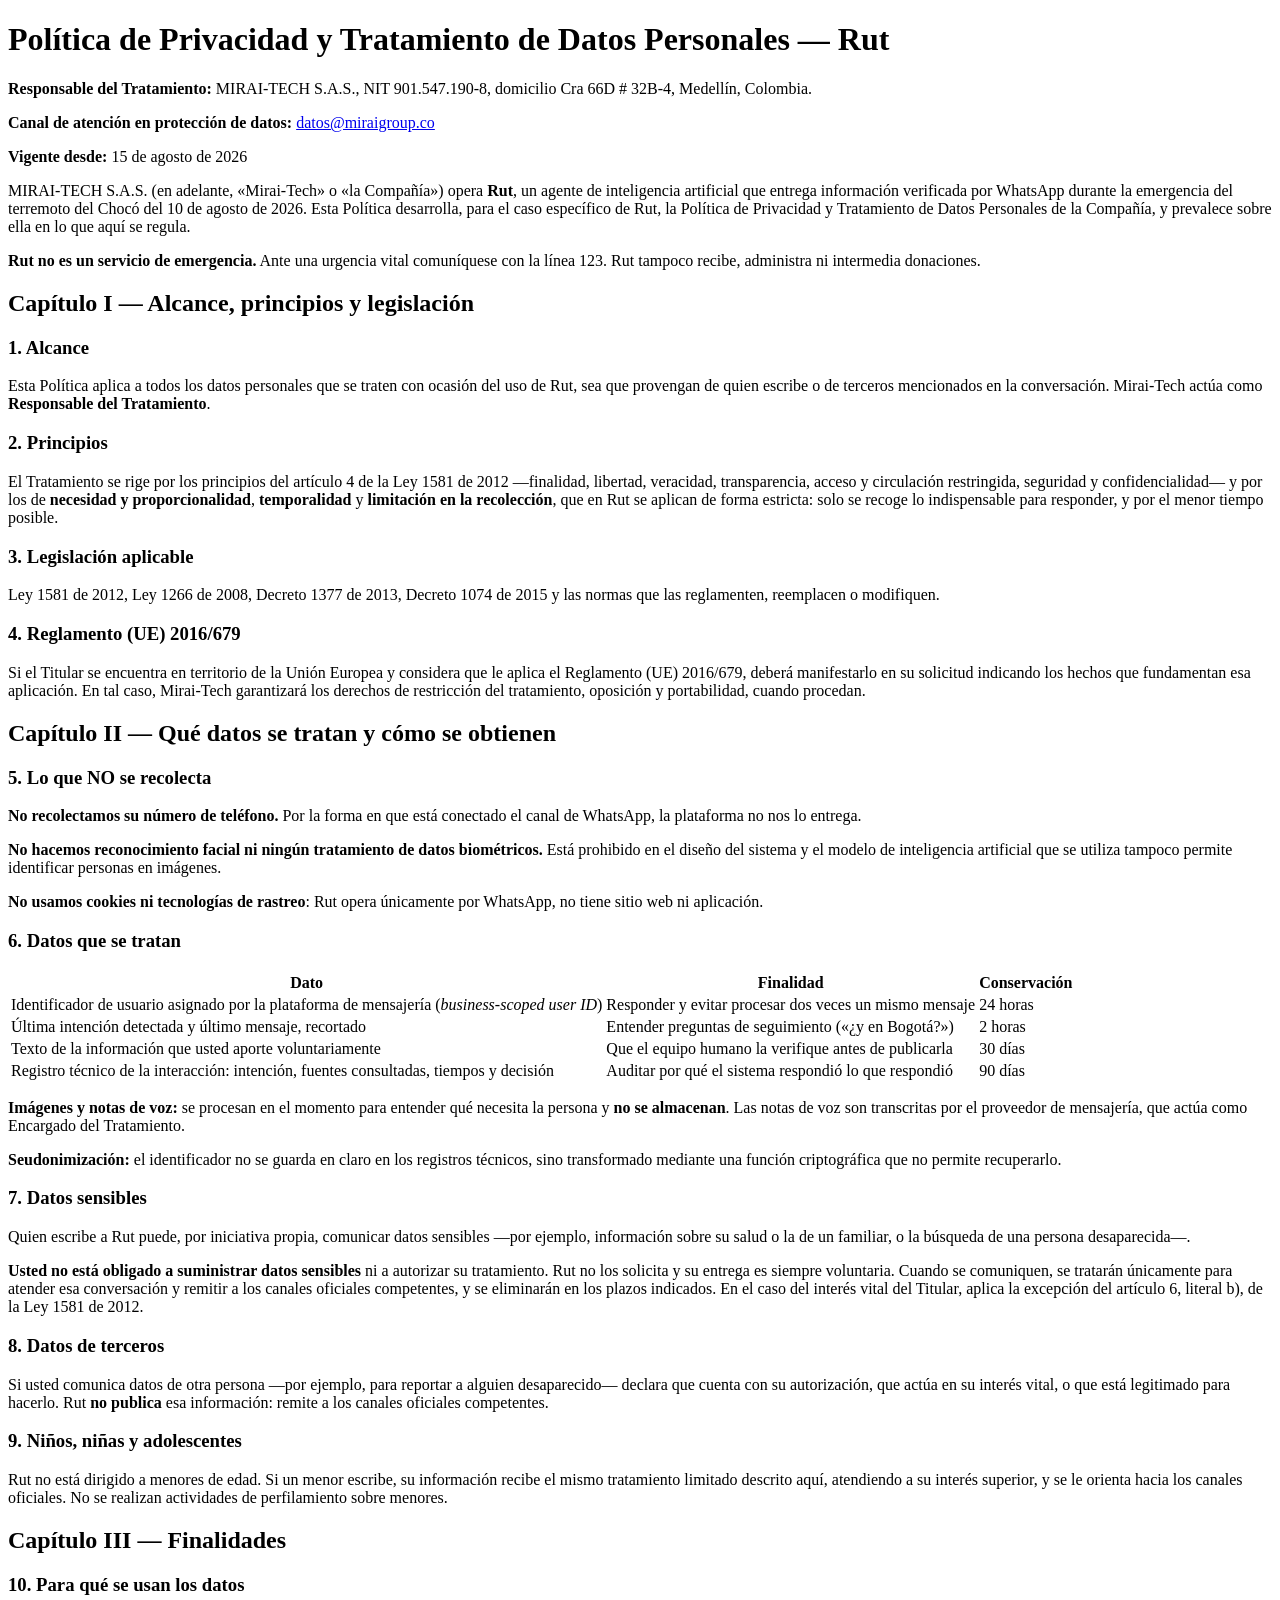
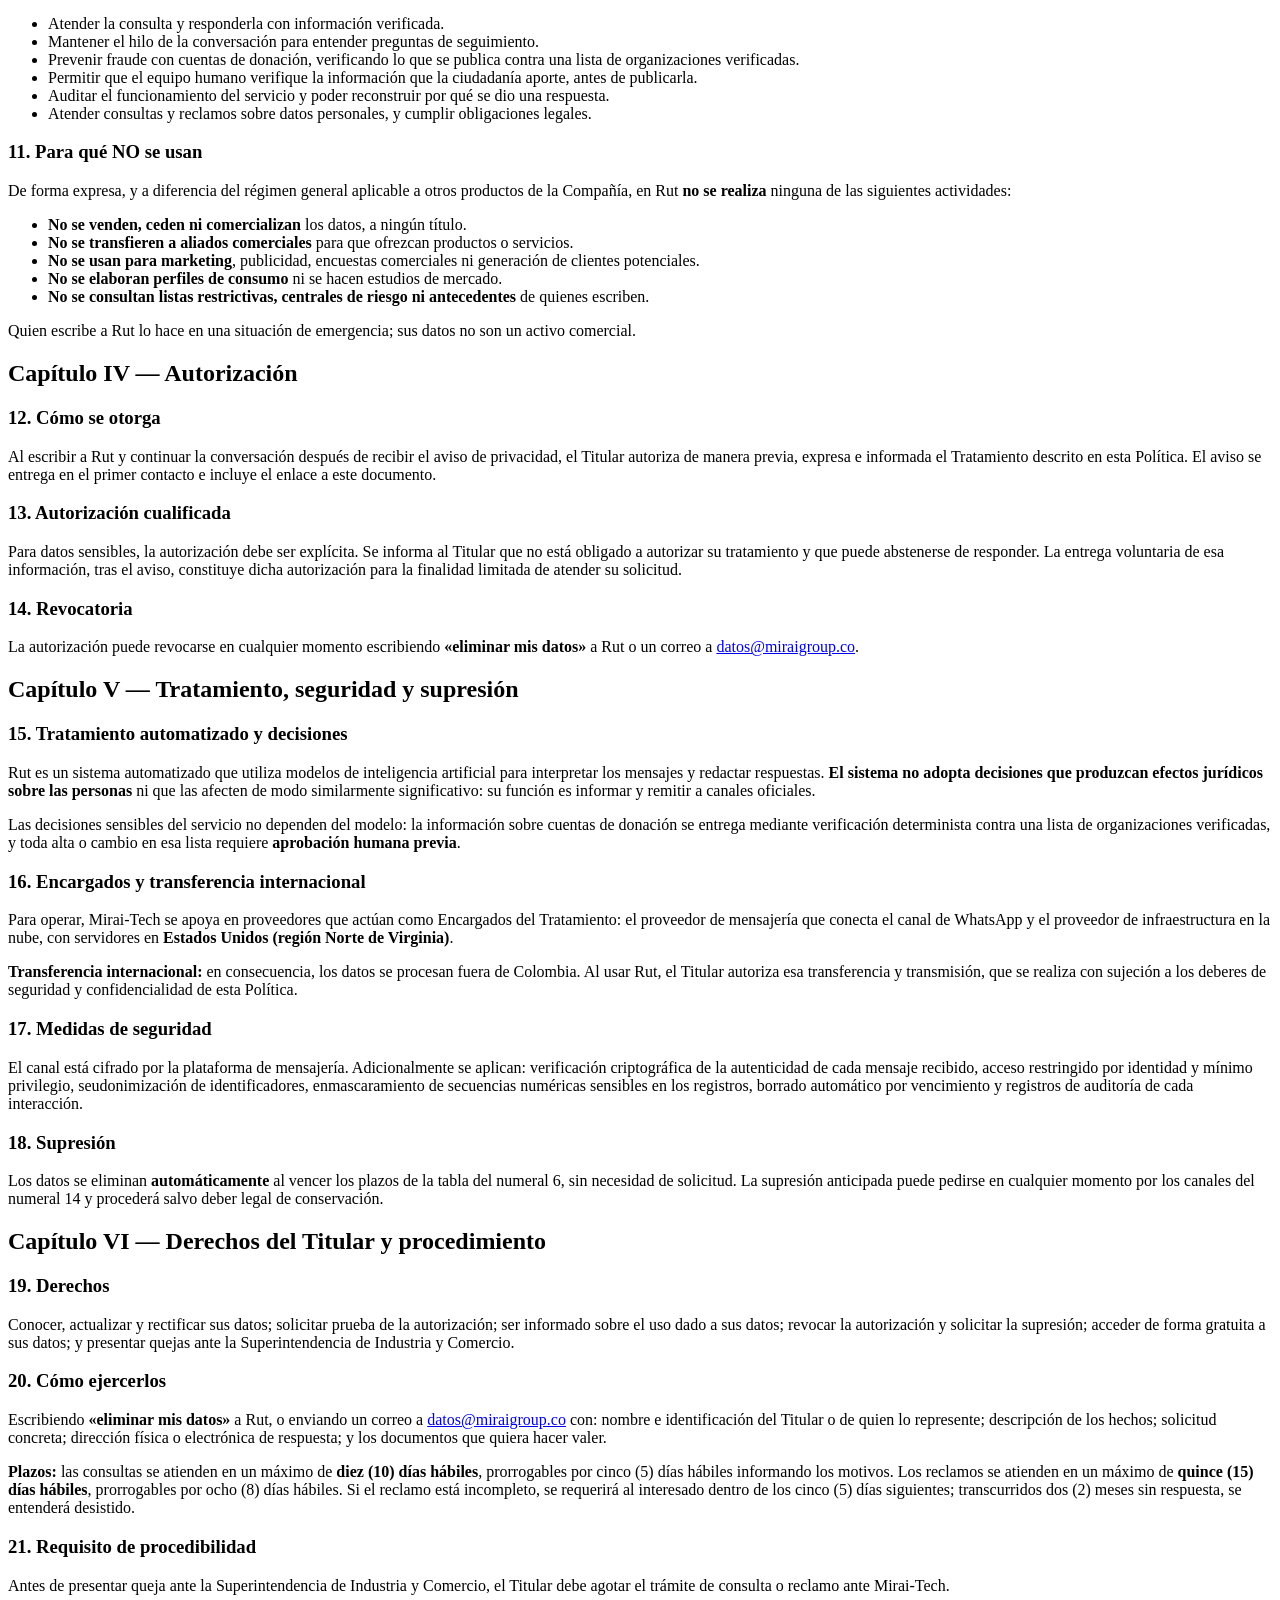
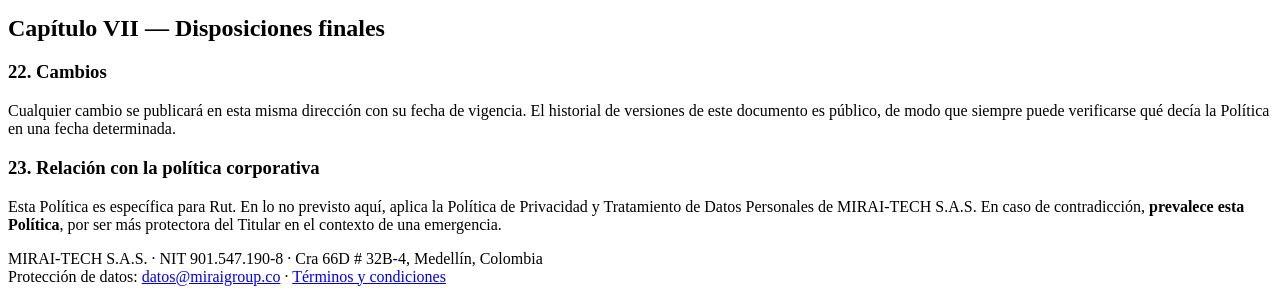
==== commit 6ce4262a: "Elimina la página índice: solo existen los dos documentos, en sus URLs directas" ====
--- a/rut/politica-datos/index.html
+++ b/rut/politica-datos/index.html
@@ -8,12 +8,6 @@
 <link rel="stylesheet" href="../estilo.css">
 </head>
 <body>
-
-<nav class="docs">
-  <a href="../../">Documentos legales</a>
-  <a href="./"><strong>Política de privacidad</strong></a>
-  <a href="../terminos/">Términos y condiciones</a>
-</nav>
 
 <h1>Política de Privacidad y Tratamiento de Datos Personales — Rut</h1>
 
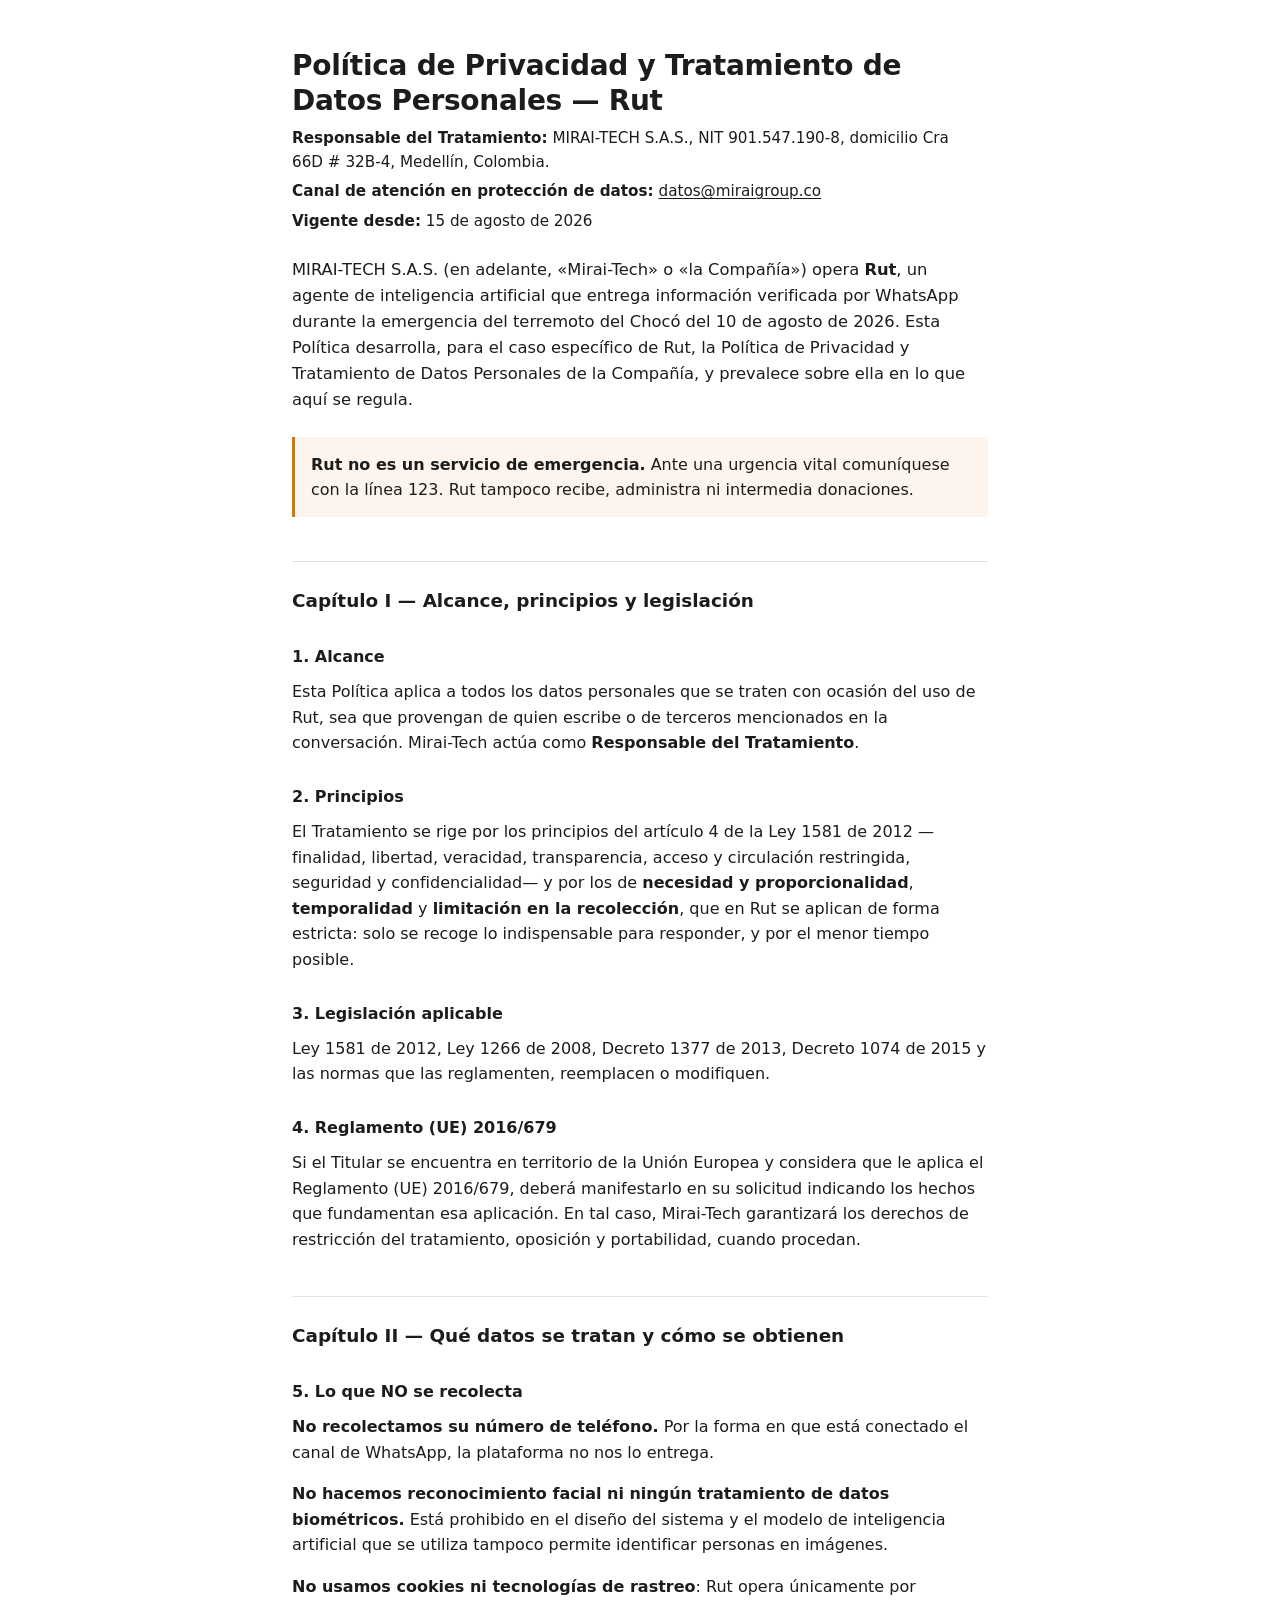
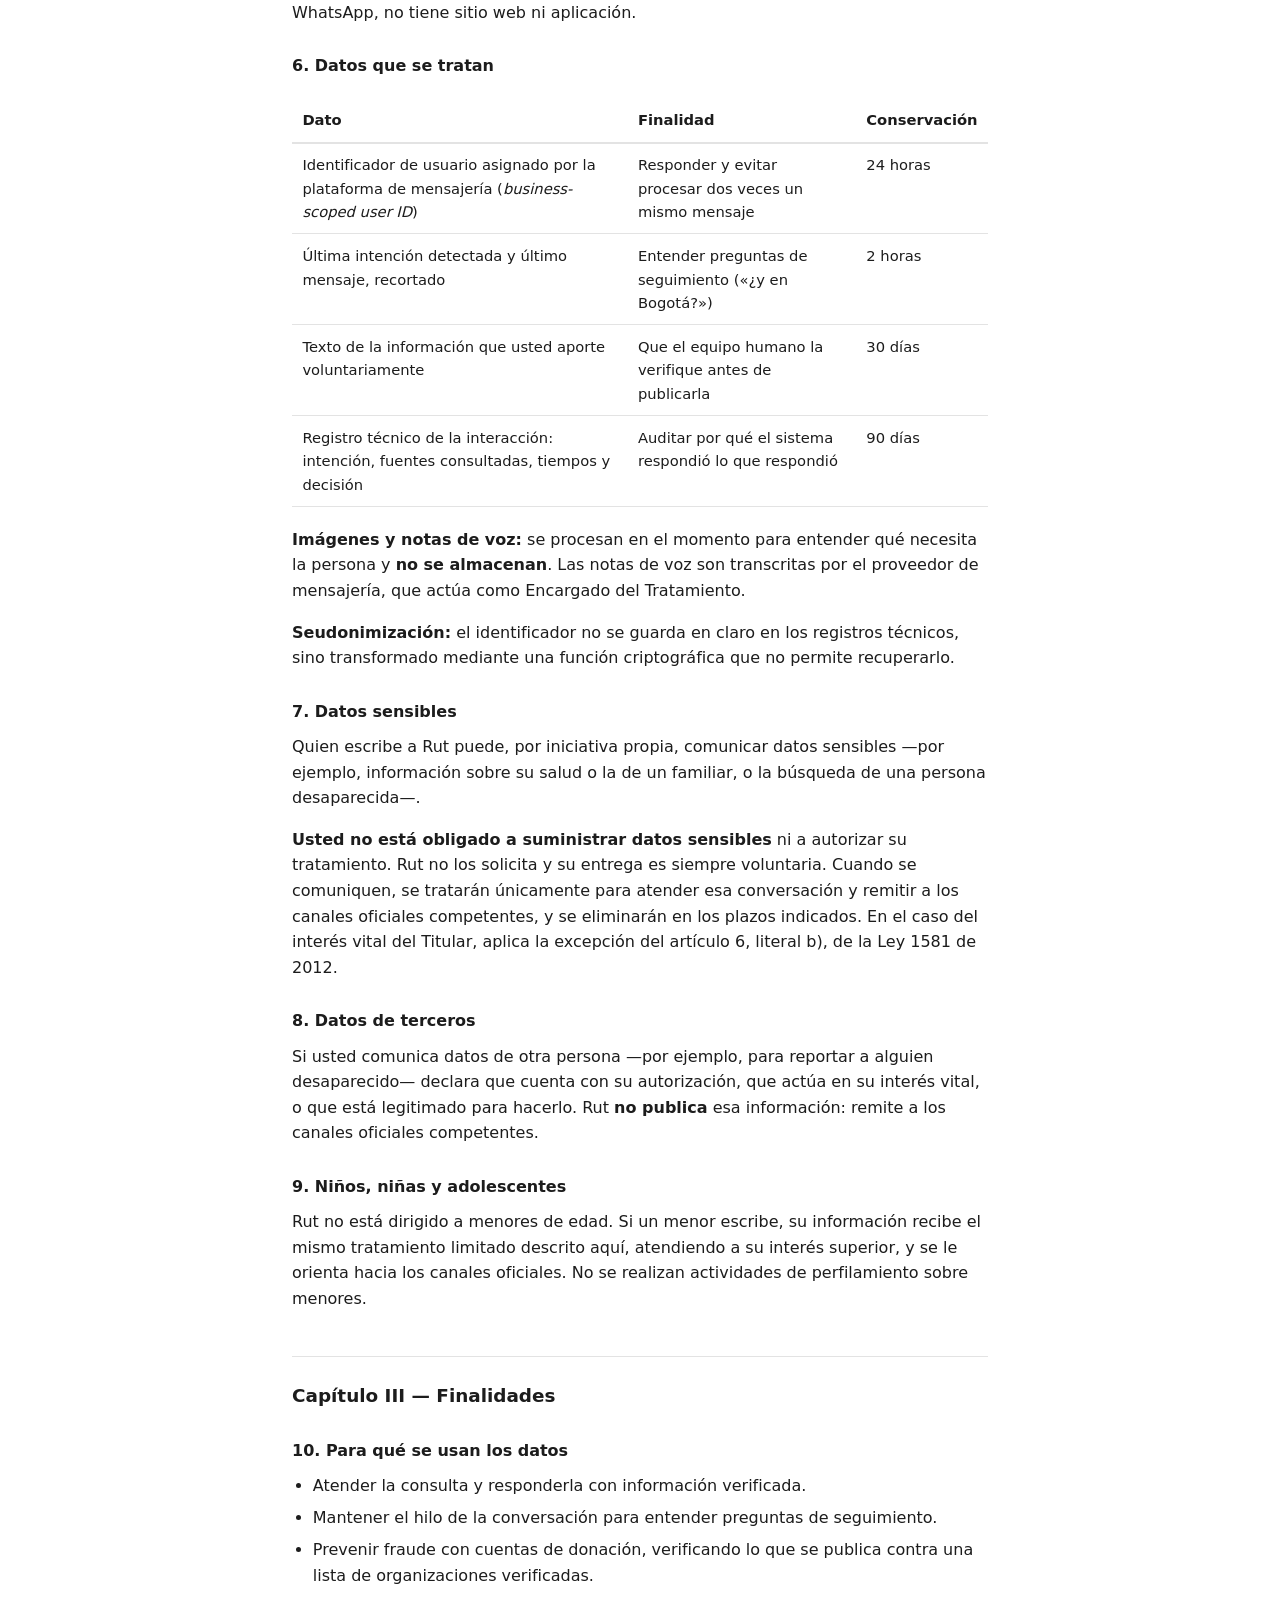
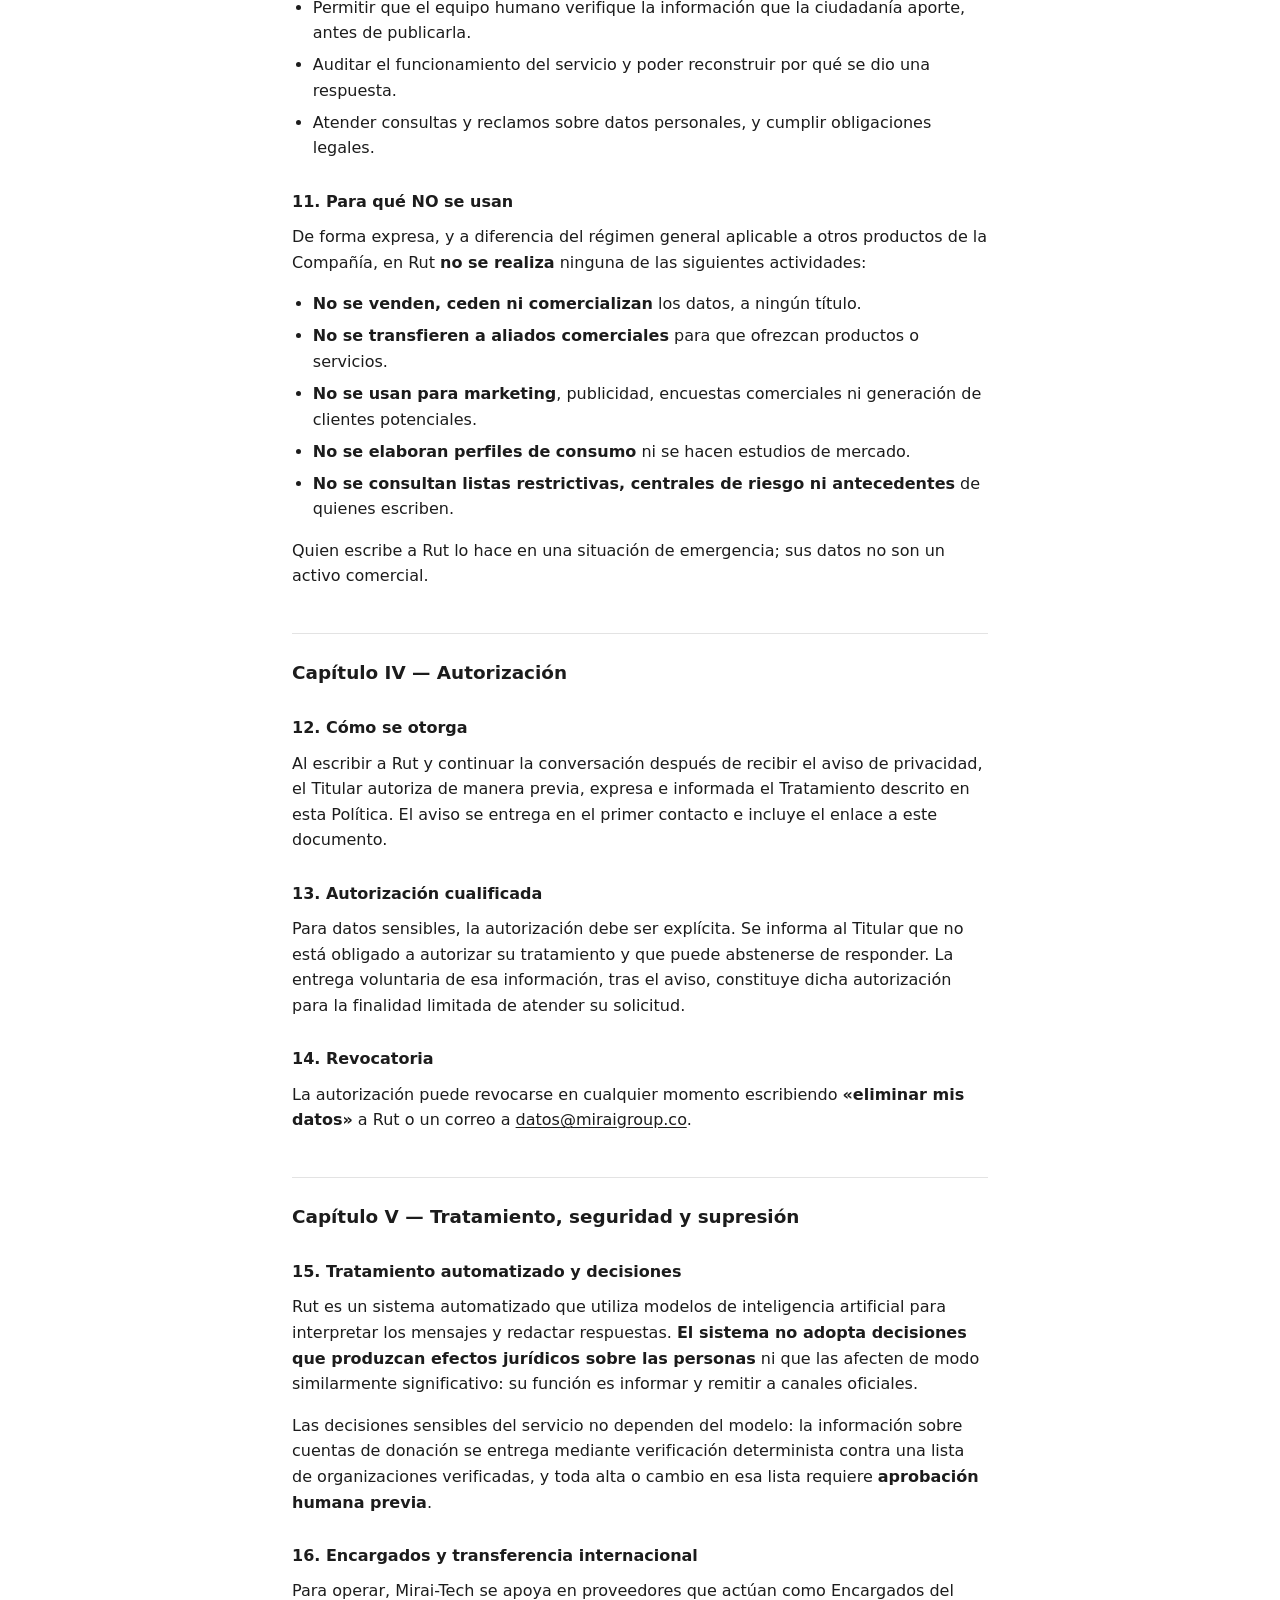
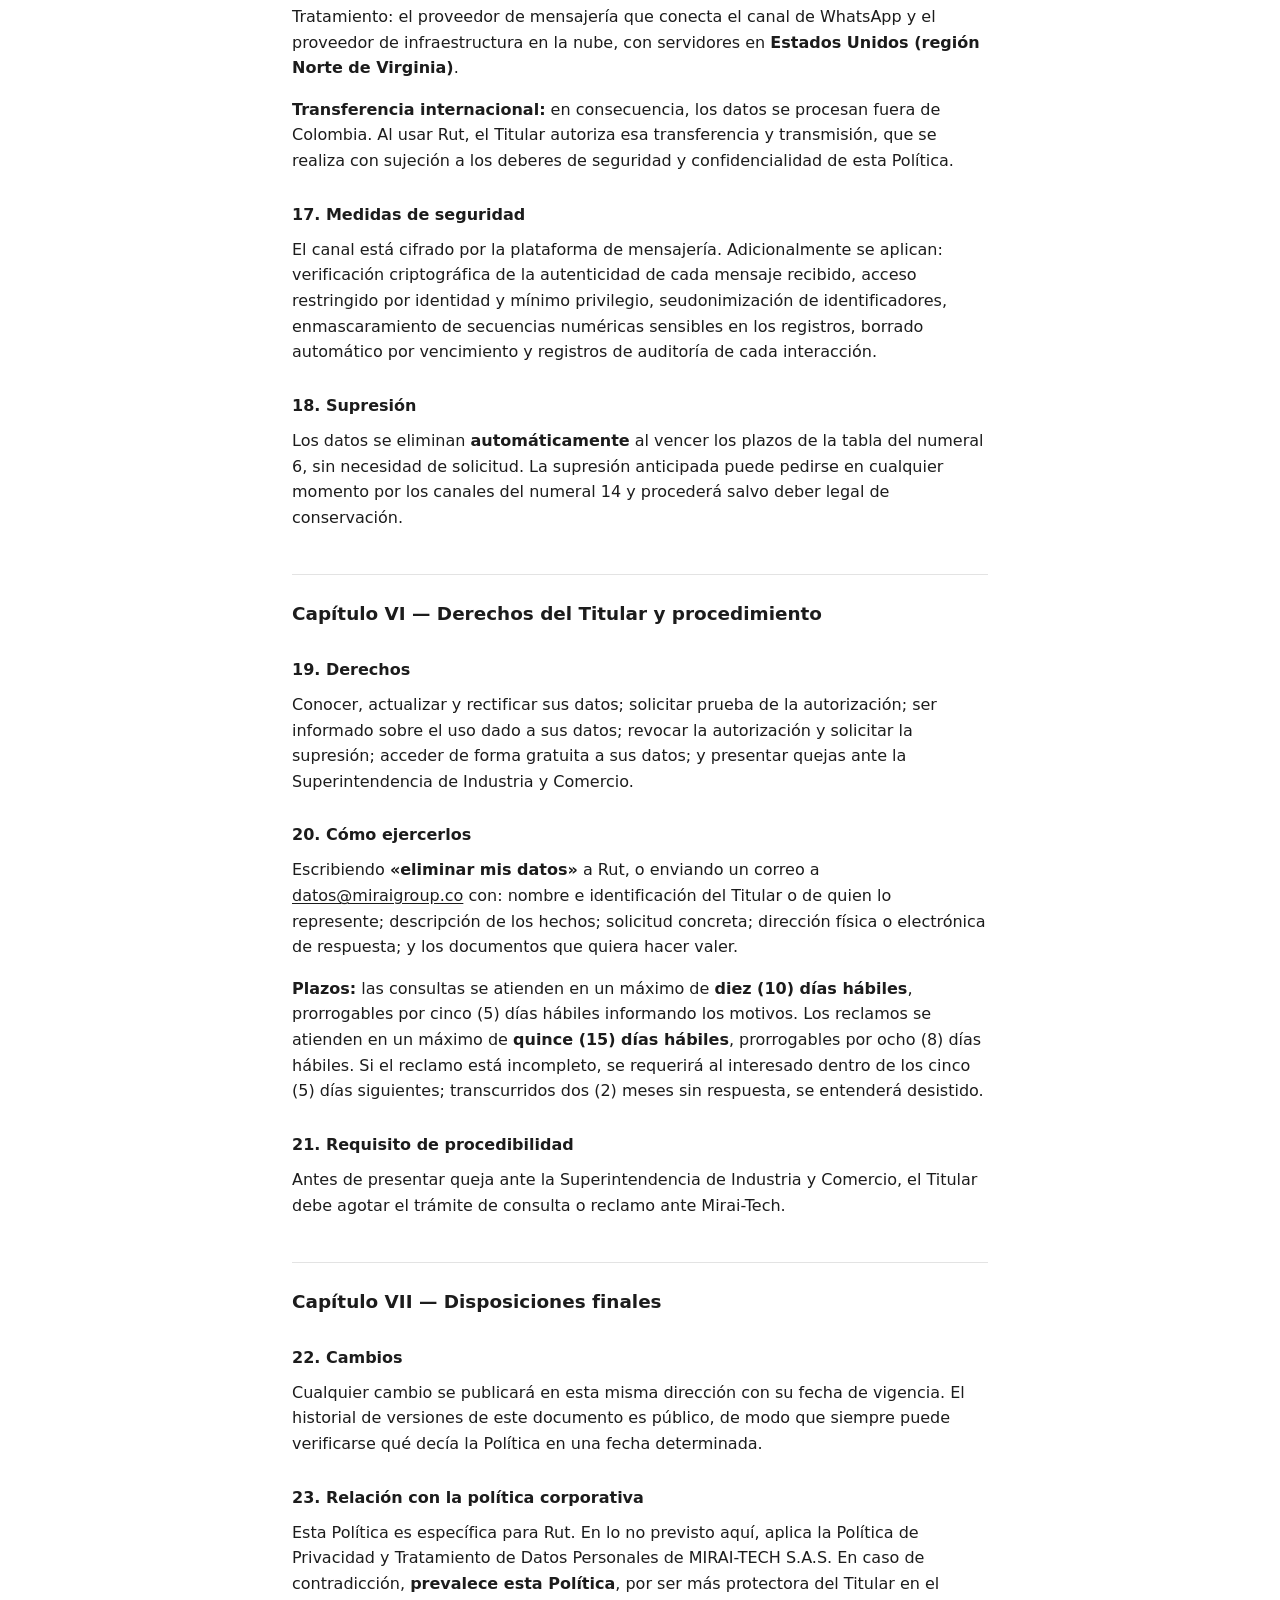
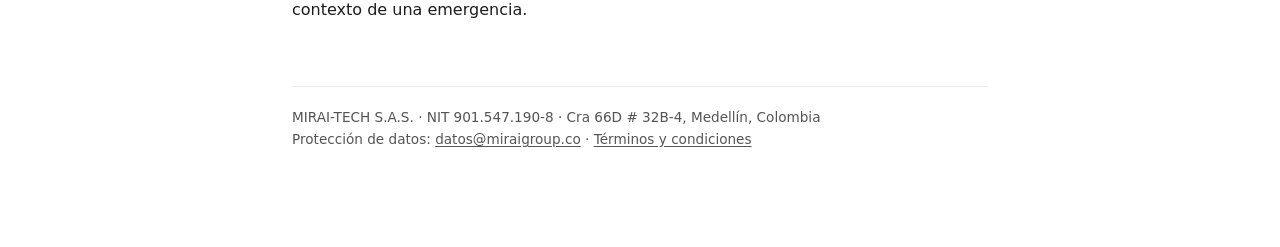
==== commit 81883594: "Corrige la ruta del CSS en las páginas de Rut El href apuntaba un nivel arriba de menos (rut/estilo." ====
--- a/rut/politica-datos/index.html
+++ b/rut/politica-datos/index.html
@@ -5,7 +5,7 @@
 <meta name="viewport" content="width=device-width, initial-scale=1">
 <title>Política de Privacidad y Tratamiento de Datos Personales — Rut | MIRAI TECH S.A.S.</title>
 <meta name="description" content="Política de Privacidad y Tratamiento de Datos Personales de Rut, el agente de inteligencia artificial de MIRAI TECH S.A.S. para la emergencia del terremoto del Chocó.">
-<link rel="stylesheet" href="../estilo.css">
+<link rel="stylesheet" href="../../estilo.css">
 </head>
 <body>
 
--- a/estilo.css
+++ b/estilo.css
@@ -0,0 +1,25 @@
+:root { color-scheme: light dark; --linea: rgba(128,128,128,.22); --acento: #d97706; }
+* { box-sizing: border-box; }
+body {
+  font-family: -apple-system, BlinkMacSystemFont, "Segoe UI", system-ui, sans-serif;
+  max-width: 46rem; margin: 0 auto; padding: 3rem 1.25rem 6rem;
+  line-height: 1.6; color: #1c1c1c; background: #fff; -webkit-text-size-adjust: 100%;
+}
+@media (prefers-color-scheme: dark) { body { color: #e6e6e6; background: #161616; } }
+h1 { font-size: 1.75rem; line-height: 1.25; margin: 0 0 .5rem; letter-spacing: -.01em; }
+h2 { font-size: 1.15rem; margin: 2.75rem 0 .9rem; padding-top: 1.5rem; border-top: 1px solid var(--linea); }
+h3 { font-size: 1rem; margin: 1.75rem 0 .6rem; }
+p { margin: 0 0 1rem; }
+.meta { font-size: .95rem; margin-bottom: .3rem; }
+.intro { font-size: 1.02rem; margin: 1.5rem 0 0; }
+.aviso { padding: .9rem 1rem; border-left: 3px solid var(--acento); background: rgba(217,119,6,.07); margin: 1.5rem 0; }
+table { width: 100%; border-collapse: collapse; margin: 1.25rem 0; font-size: .92rem; }
+th, td { text-align: left; padding: .6rem .65rem; border-bottom: 1px solid var(--linea); vertical-align: top; }
+th { font-weight: 600; border-bottom-width: 2px; }
+ul, ol { padding-left: 1.3rem; margin: 0 0 1rem; }
+li { margin: .4rem 0; }
+a { color: inherit; text-underline-offset: 2px; }
+nav.docs { font-size: .9rem; margin-bottom: 2rem; padding-bottom: 1rem; border-bottom: 1px solid var(--linea); }
+nav.docs a { margin-right: 1rem; }
+footer { margin-top: 4rem; padding-top: 1.25rem; border-top: 1px solid var(--linea); font-size: .85rem; opacity: .75; }
+@media (max-width: 34rem) { body { padding: 2rem 1rem 4rem; } h1 { font-size: 1.4rem; } table { font-size: .85rem; } }
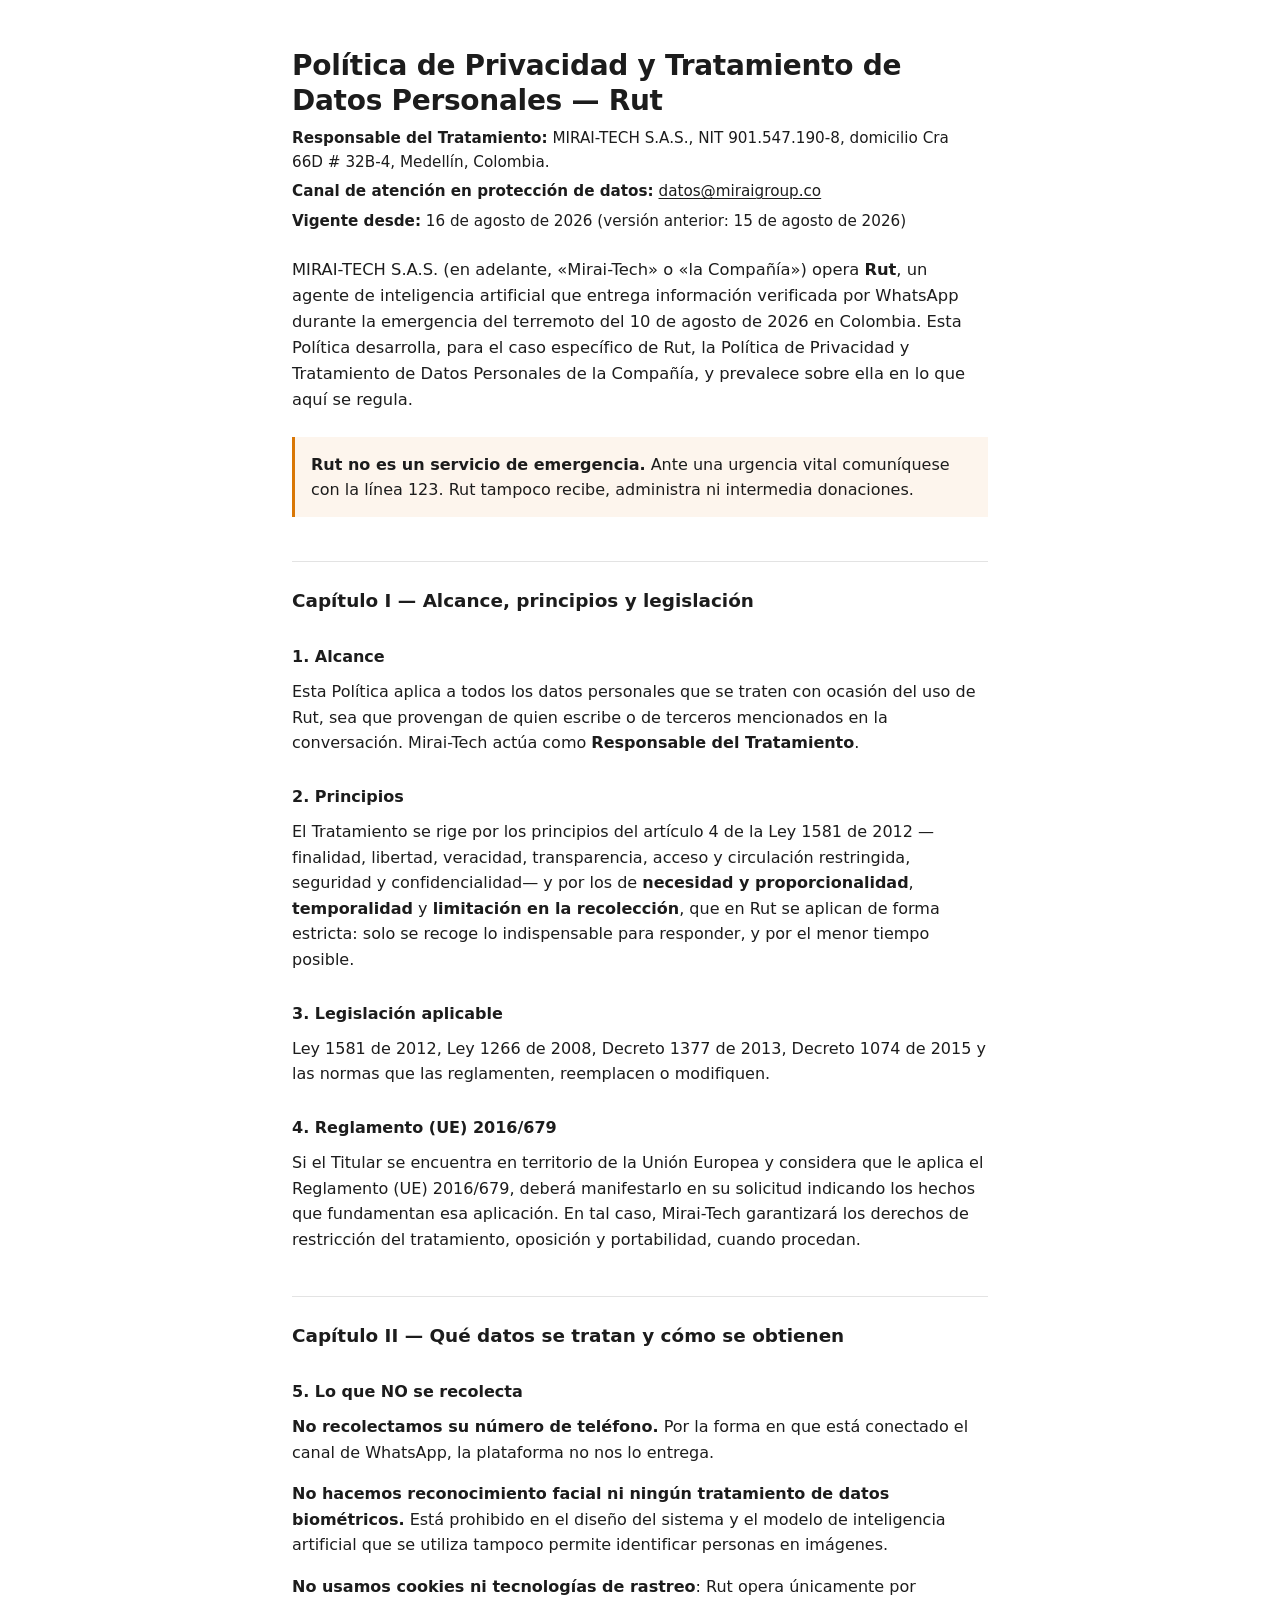
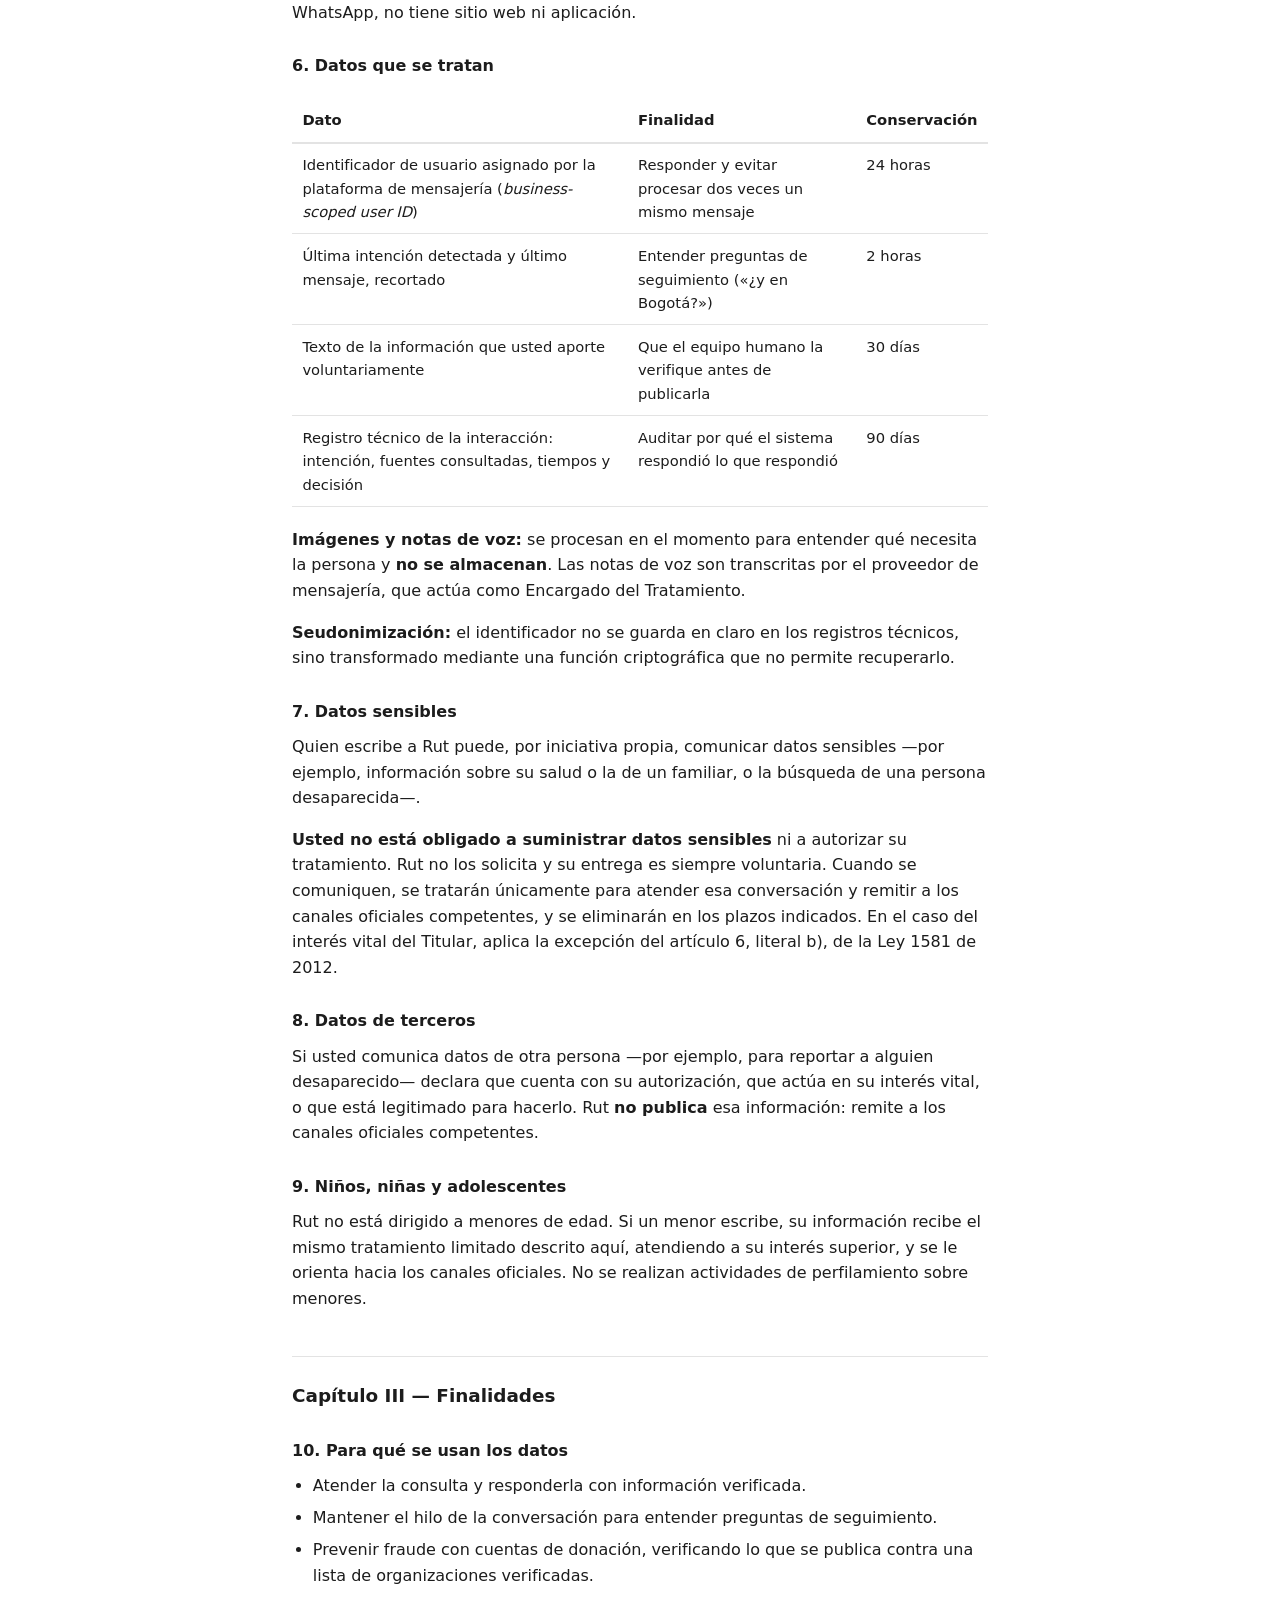
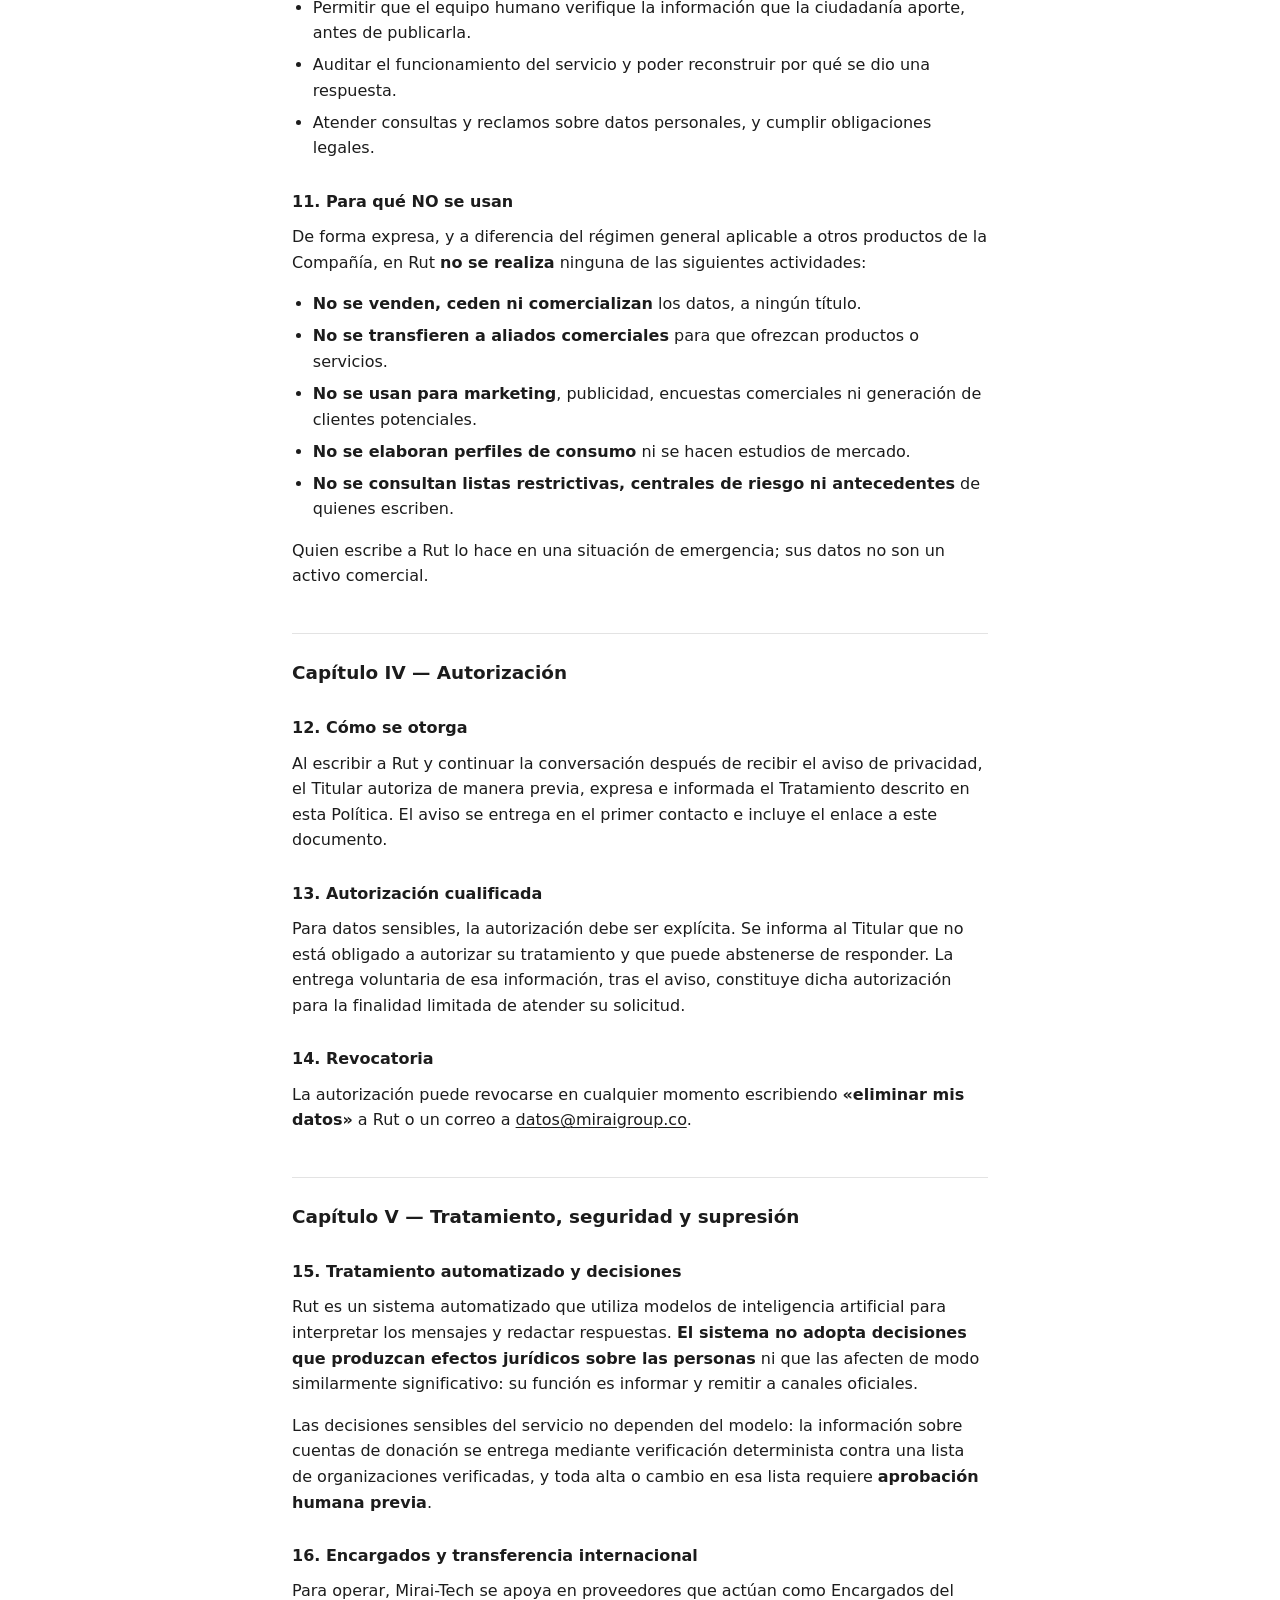
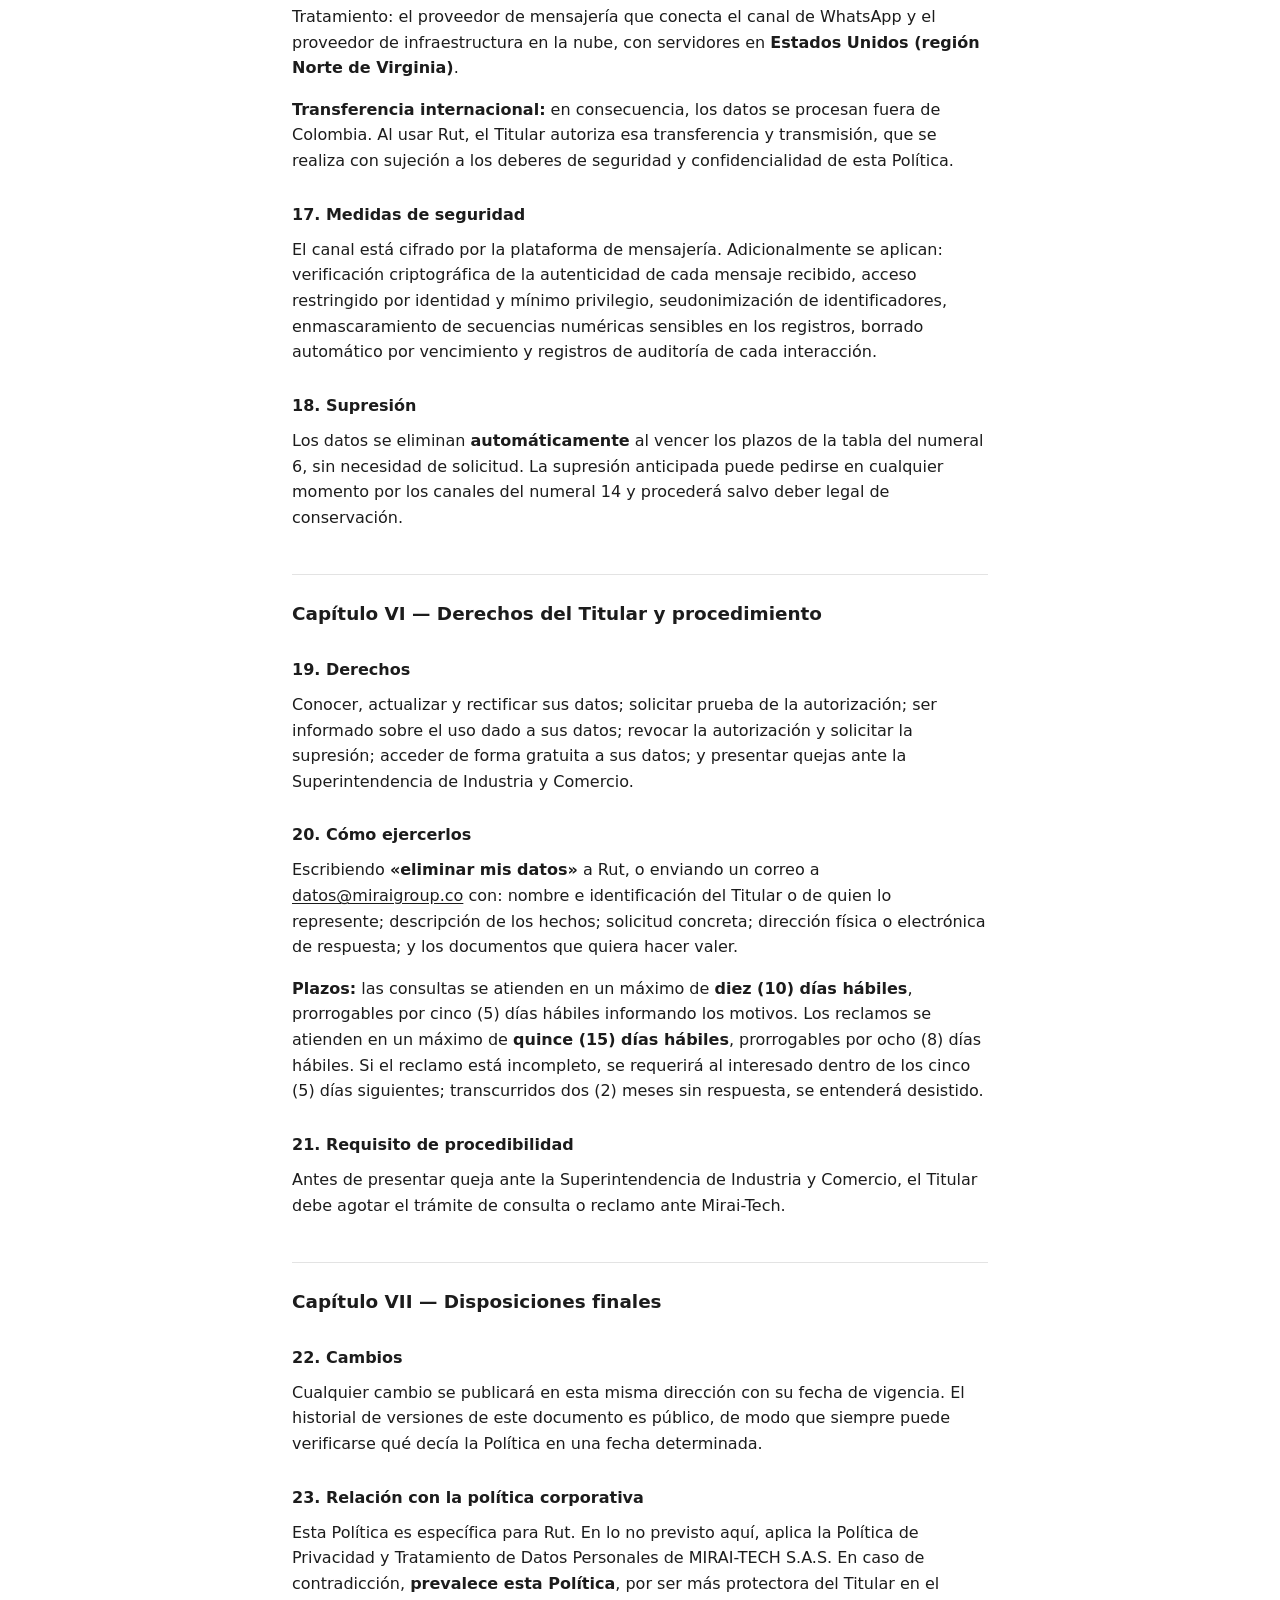
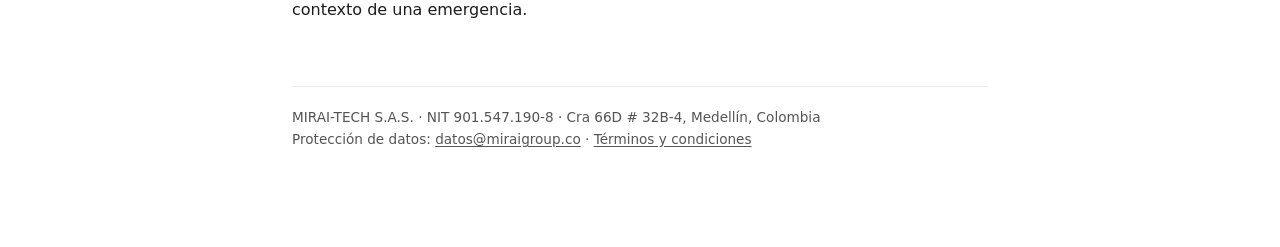
==== commit f6d766e3: "El evento se nombra por el país: "terremoto del 10 de agosto de 2026 en Colombia" Decir "terremoto d" ====
--- a/rut/politica-datos/index.html
+++ b/rut/politica-datos/index.html
@@ -4,7 +4,7 @@
 <meta charset="utf-8">
 <meta name="viewport" content="width=device-width, initial-scale=1">
 <title>Política de Privacidad y Tratamiento de Datos Personales — Rut | MIRAI TECH S.A.S.</title>
-<meta name="description" content="Política de Privacidad y Tratamiento de Datos Personales de Rut, el agente de inteligencia artificial de MIRAI TECH S.A.S. para la emergencia del terremoto del Chocó.">
+<meta name="description" content="Política de Privacidad y Tratamiento de Datos Personales de Rut, el agente de inteligencia artificial de MIRAI TECH S.A.S. para la emergencia del terremoto del 10 de agosto de 2026 en Colombia.">
 <link rel="stylesheet" href="../../estilo.css">
 </head>
 <body>
@@ -15,11 +15,11 @@
 domicilio Cra 66D&nbsp;#&nbsp;32B-4, Medellín, Colombia.</p>
 <p class="meta"><strong>Canal de atención en protección de datos:</strong>
 <a href="mailto:datos@miraigroup.co">datos@miraigroup.co</a></p>
-<p class="meta"><strong>Vigente desde:</strong> 15 de agosto de 2026</p>
+<p class="meta"><strong>Vigente desde:</strong> 16 de agosto de 2026 <span style="font-weight:400">(versión anterior: 15 de agosto de 2026)</span></p>
 
 <p class="intro">MIRAI-TECH S.A.S. (en adelante, «Mirai-Tech» o «la Compañía») opera <strong>Rut</strong>,
 un agente de inteligencia artificial que entrega información verificada por WhatsApp durante la
-emergencia del terremoto del Chocó del 10 de agosto de 2026. Esta Política desarrolla, para el
+emergencia del terremoto del 10 de agosto de 2026 en Colombia. Esta Política desarrolla, para el
 caso específico de Rut, la Política de Privacidad y Tratamiento de Datos Personales de la
 Compañía, y prevalece sobre ella en lo que aquí se regula.</p>
 
